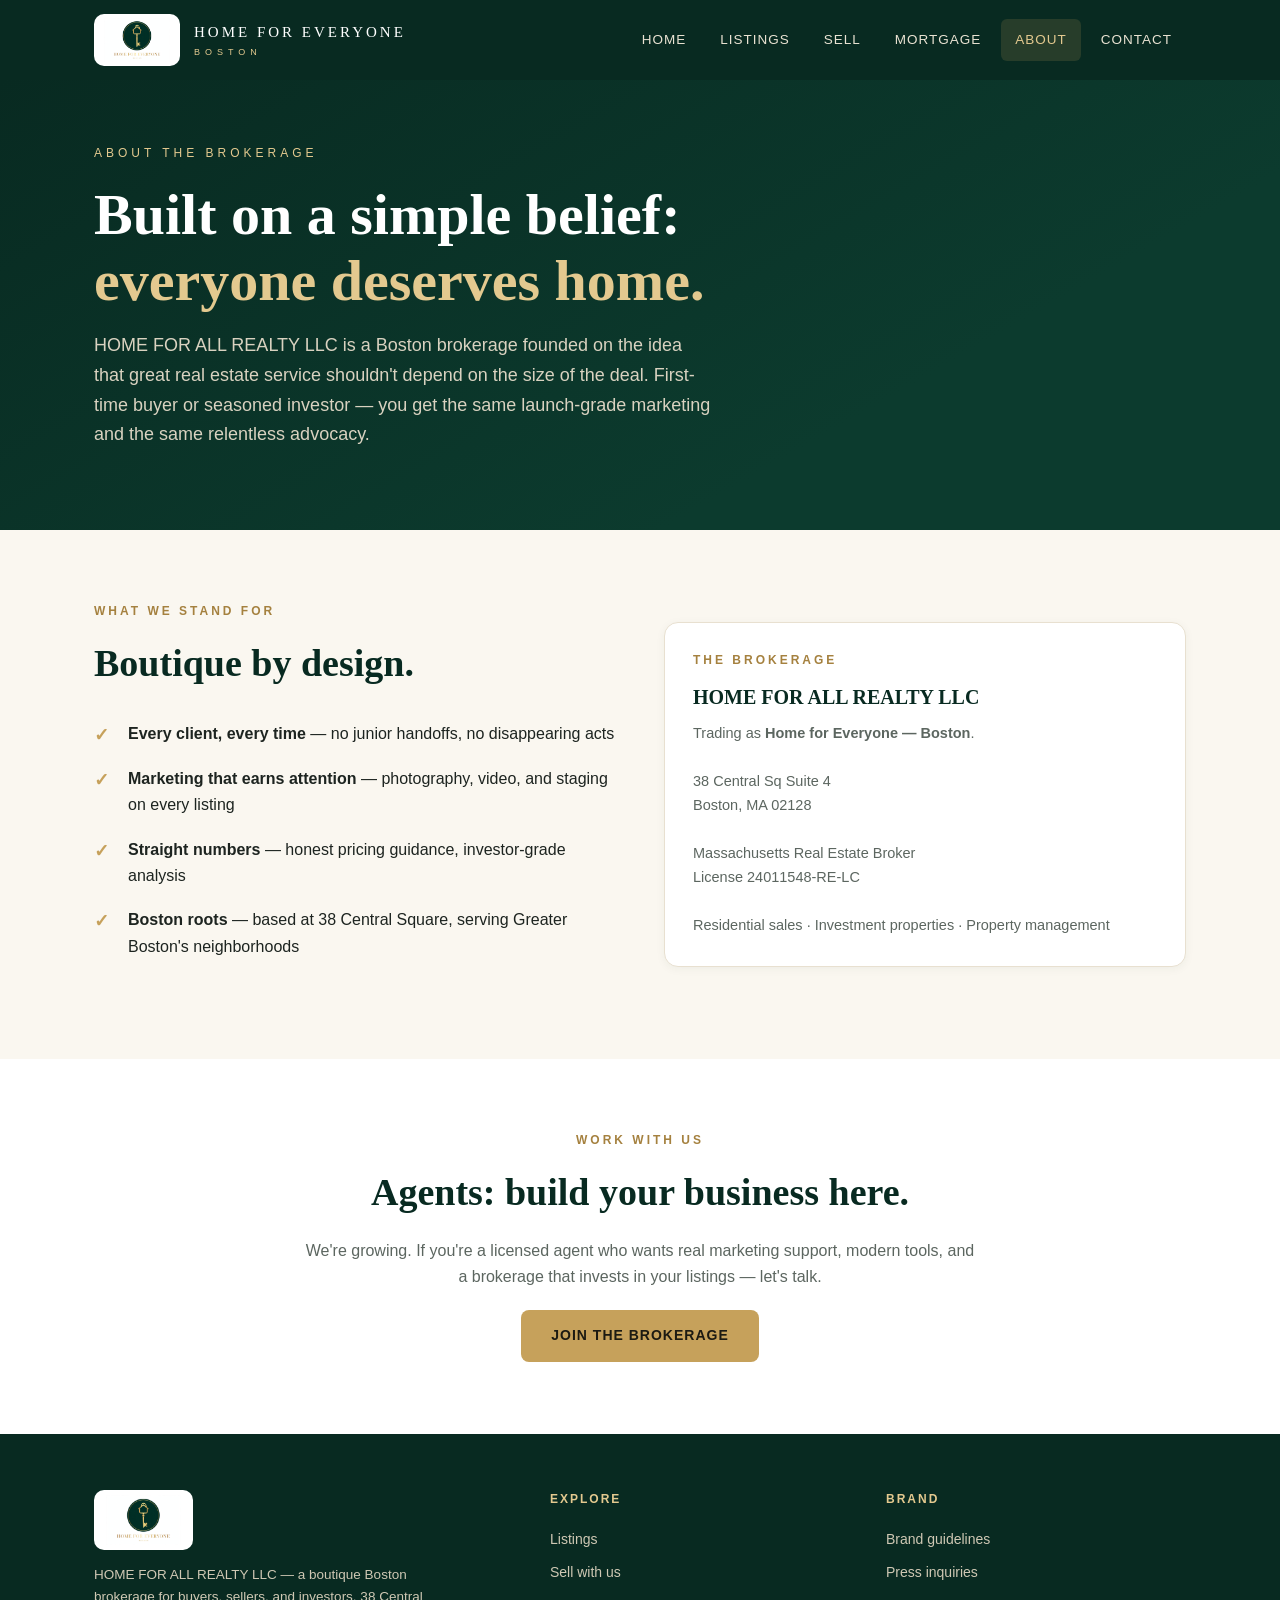
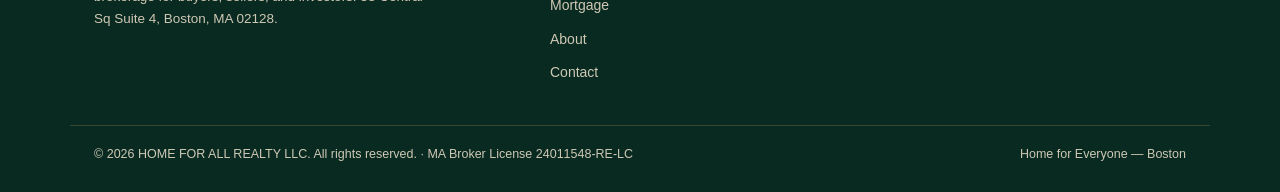
==== about.html @ 41069939 "Add mortgage services page (Timeless Network Services partnership)" ====
<!DOCTYPE html>
<html lang="en">
<head>
<meta charset="UTF-8">
<meta name="viewport" content="width=device-width, initial-scale=1.0">
<title>About | Home for Everyone — Boston</title>
<meta name="description" content="About Home for Everyone — Boston (HOME FOR ALL REALTY LLC), a boutique Boston real estate brokerage.">
<link rel="stylesheet" href="assets/style.css">
<link rel="icon" href="assets/logo.webp">
</head>
<body>
<header class="site-header">
  <div class="header-inner">
    <a class="brand" href="index.html"><img src="assets/logo.webp" alt="Home for Everyone — Boston"><span class="word">HOME FOR EVERYONE<small>BOSTON</small></span></a>
    <button class="menu-btn" onclick="document.querySelector('nav.main').classList.toggle('open')">☰ Menu</button>
    <nav class="main">
      <a href="index.html">Home</a>
      <a href="listings.html">Listings</a>
      <a href="sell.html">Sell</a>
      <a href="mortgage.html">Mortgage</a>
      <a href="about.html" class="active">About</a>
      <a href="contact.html">Contact</a>
    </nav>
  </div>
</header>

<section class="hero" style="padding:64px 0 52px">
  <div class="wrap">
    <div class="kicker">About the brokerage</div>
    <h1>Built on a simple belief:<br><em>everyone deserves home.</em></h1>
    <p class="lede" data-hfe="about_text">HOME FOR ALL REALTY LLC is a Boston brokerage founded on the idea that great real estate service shouldn't depend on the size of the deal. First-time buyer or seasoned investor — you get the same launch-grade marketing and the same relentless advocacy.</p>
  </div>
</section>

<section class="section">
  <div class="wrap split">
    <div>
      <div class="eyebrow">What we stand for</div>
      <h2>Boutique by design.</h2>
      <ul class="check">
        <li><strong>Every client, every time</strong> — no junior handoffs, no disappearing acts</li>
        <li><strong>Marketing that earns attention</strong> — photography, video, and staging on every listing</li>
        <li><strong>Straight numbers</strong> — honest pricing guidance, investor-grade analysis</li>
        <li><strong>Boston roots</strong> — based at 38 Central Square, serving Greater Boston's neighborhoods</li>
      </ul>
    </div>
    <div class="card">
      <div class="eyebrow">The brokerage</div>
      <h3>HOME FOR ALL REALTY LLC</h3>
      <p style="color:var(--muted);font-size:14.5px">Trading as <strong>Home for Everyone — Boston</strong>.<br><br>
      38 Central Sq Suite 4<br>Boston, MA 02128<br><br>
      Massachusetts Real Estate Broker<br>License 24011548-RE-LC<br><br>
      Residential sales · Investment properties · Property management</p>
    </div>
  </div>
</section>

<section class="section alt">
  <div class="wrap center">
    <div class="eyebrow">Work with us</div>
    <h2>Agents: build your business here.</h2>
    <p class="sub">We're growing. If you're a licensed agent who wants real marketing support, modern tools, and a brokerage that invests in your listings — let's talk.</p>
    <div class="cta-row" style="justify-content:center;margin-top:20px"><a class="btn" href="contact.html">Join the brokerage</a></div>
  </div>
</section>

<footer>
  <div class="foot-grid">
    <div class="foot-brand">
      <img src="assets/logo.webp" alt="Home for Everyone — Boston">
      <p>HOME FOR ALL REALTY LLC — a boutique Boston brokerage for buyers, sellers, and investors. 38 Central Sq Suite 4, Boston, MA 02128.</p>
    </div>
    <div><h4>Explore</h4><a href="listings.html">Listings</a><a href="sell.html">Sell with us</a><a href="mortgage.html">Mortgage</a><a href="about.html">About</a><a href="contact.html">Contact</a></div>
    <div><h4>Brand</h4><a href="brand.html">Brand guidelines</a><a href="contact.html">Press inquiries</a></div>
  </div>
  <div class="foot-bottom"><span>© 2026 HOME FOR ALL REALTY LLC. All rights reserved. · MA Broker License 24011548-RE-LC</span><span>Home for Everyone — Boston</span></div>
</footer>
<script src="assets/admin-data.js"></script>
</body>
</html>
---- assets/style.css ----
/* Home for Everyone — Boston | Brand stylesheet */
:root{
  --green:#0c3b2e; --green-deep:#082a21; --gold:#c6a15b; --gold-soft:#e3c98f;
  --ivory:#faf7f0; --ink:#1d2420; --muted:#5c6660; --line:#e8e0d0;
  --serif:"Playfair Display",Didot,"Bodoni MT",Georgia,"Times New Roman",serif;
  --sans:"Inter",-apple-system,"Segoe UI",Roboto,Helvetica,Arial,sans-serif;
}
*{box-sizing:border-box;margin:0;padding:0}
body{font-family:var(--sans);color:var(--ink);background:var(--ivory);line-height:1.65;font-size:16px}
img{max-width:100%;display:block}
a{color:var(--green)}
.wrap{max-width:1140px;margin:0 auto;padding:0 24px}
/* Header */
.site-header{background:var(--green-deep);position:sticky;top:0;z-index:50}
.header-inner{display:flex;align-items:center;justify-content:space-between;padding:14px 24px;max-width:1140px;margin:0 auto}
.brand{display:flex;align-items:center;gap:14px;text-decoration:none}
.brand img{height:52px;width:auto;background:#fff;border-radius:10px;padding:4px 10px}
.brand .word{color:#fff;font-family:var(--serif);font-size:15px;letter-spacing:3px}
.brand .word small{display:block;font-family:var(--sans);font-size:9px;letter-spacing:5px;color:var(--gold-soft)}
nav.main{display:flex;gap:6px}
nav.main a{color:#e9e2d2;text-decoration:none;font-size:13.5px;letter-spacing:1px;padding:10px 14px;border-radius:6px;text-transform:uppercase}
nav.main a:hover,nav.main a.active{background:rgba(198,161,91,.16);color:var(--gold-soft)}
.menu-btn{display:none;background:none;border:1px solid var(--gold);color:var(--gold-soft);border-radius:6px;padding:8px 12px;font-size:15px}
/* Hero */
.hero{background:linear-gradient(150deg,var(--green-deep) 0%,var(--green) 70%);color:#fff;padding:84px 0 72px;position:relative;overflow:hidden}
.hero h1{font-family:var(--serif);font-size:clamp(34px,5vw,58px);line-height:1.15;margin:18px 0 16px;font-weight:600}
.hero h1 em{color:var(--gold-soft);font-style:normal}
.hero .kicker{color:var(--gold-soft);letter-spacing:4px;font-size:12px;text-transform:uppercase}
.hero p.lede{color:#d9d2c0;font-size:18px;max-width:620px;margin-bottom:28px}
.hero-badge{display:inline-flex;align-items:center;gap:18px;background:rgba(255,255,255,.06);border:1px solid rgba(198,161,91,.4);border-radius:14px;padding:14px 22px;margin-bottom:8px}
.hero-badge img{height:74px;background:#fff;border-radius:10px;padding:5px 12px}
.btn{display:inline-block;background:var(--gold);color:#1c1a12;text-decoration:none;font-weight:700;letter-spacing:1px;padding:14px 30px;border-radius:8px;font-size:14px;text-transform:uppercase;border:none;cursor:pointer}
.btn:hover{background:var(--gold-soft)}
.btn.ghost{background:transparent;color:var(--gold-soft);border:1px solid var(--gold)}
.btn.ghost:hover{background:rgba(198,161,91,.14)}
.cta-row{display:flex;gap:14px;flex-wrap:wrap}
/* Sections */
.section{padding:72px 0}
.section.alt{background:#fff}
.eyebrow{color:#a5813f;letter-spacing:3px;font-size:12px;text-transform:uppercase;margin-bottom:10px;font-weight:700}
h2{font-family:var(--serif);font-size:clamp(26px,3.4vw,38px);color:var(--green-deep);margin-bottom:14px;font-weight:600}
h2.light{color:#fff}
.section p.sub{color:var(--muted);max-width:680px;margin-bottom:8px}
.center{text-align:center}.center p.sub{margin:0 auto 8px}
/* Cards */
.cards{display:grid;grid-template-columns:repeat(auto-fit,minmax(250px,1fr));gap:22px;margin-top:34px}
.card{background:#fff;border:1px solid var(--line);border-radius:14px;padding:28px;box-shadow:0 2px 10px rgba(12,59,46,.05)}
.card .n{font-family:var(--serif);color:var(--gold);font-size:30px}
.card h3{font-family:var(--serif);color:var(--green-deep);margin:10px 0 8px;font-size:20px}
.card p{color:var(--muted);font-size:14.5px}
/* Listings */
.listing-grid{display:grid;grid-template-columns:repeat(auto-fit,minmax(300px,1fr));gap:24px;margin-top:34px}
.listing{background:#fff;border:1px solid var(--line);border-radius:14px;overflow:hidden}
.listing .ph{height:200px;background:linear-gradient(135deg,#dfe7e2,#c9d4cc);display:flex;align-items:center;justify-content:center;color:#7d8a83;font-size:13px;letter-spacing:2px}
.listing .body{padding:22px}
.listing .price{font-family:var(--serif);font-size:24px;color:var(--green-deep)}
.listing .addr{color:var(--muted);font-size:14px;margin:4px 0 10px}
.listing .facts{display:flex;gap:16px;font-size:13px;color:var(--muted);margin-bottom:12px}
.tag{display:inline-block;font-size:10.5px;letter-spacing:1.5px;text-transform:uppercase;background:#f0e9d8;color:#8a6d2f;border-radius:20px;padding:4px 12px;margin-bottom:10px}
/* Split */
.split{display:grid;grid-template-columns:1fr 1fr;gap:48px;align-items:center}
.split img.frame{border-radius:16px;box-shadow:0 12px 40px rgba(12,59,46,.18)}
ul.check{list-style:none;margin:18px 0}
ul.check li{padding:9px 0 9px 34px;position:relative;color:var(--ink)}
ul.check li::before{content:"✓";position:absolute;left:0;color:var(--gold);font-weight:800;font-size:18px}
/* Forms */
.form{background:#fff;border:1px solid var(--line);border-radius:14px;padding:34px;max-width:640px}
.form label{display:block;font-size:13px;font-weight:700;letter-spacing:.5px;margin:16px 0 6px;color:var(--green-deep)}
.form input,.form select,.form textarea{width:100%;border:1px solid var(--line);border-radius:8px;padding:12px 14px;font-size:15px;font-family:var(--sans);background:var(--ivory)}
.form textarea{min-height:120px;resize:vertical}
.form .note{font-size:12.5px;color:var(--muted);margin-top:14px}
.form-ok{display:none;background:#eef7f0;border:1px solid #bfe3c9;color:#1e6b34;border-radius:10px;padding:16px;margin-top:18px}
/* Brand page */
.swatch-grid{display:grid;grid-template-columns:repeat(auto-fit,minmax(180px,1fr));gap:18px;margin-top:26px}
.swatch{border:1px solid var(--line);border-radius:12px;overflow:hidden;background:#fff}
.swatch .c{height:110px}
.swatch .t{padding:14px;font-size:13px}
.swatch .t strong{display:block;font-size:14px}
.type-spec{background:#fff;border:1px solid var(--line);border-radius:12px;padding:26px;margin-top:18px}
.type-spec .demo-serif{font-family:var(--serif);font-size:30px;color:var(--green-deep)}
.type-spec .demo-sans{font-family:var(--sans);font-size:18px;color:var(--ink)}
.do-dont{display:grid;grid-template-columns:1fr 1fr;gap:22px;margin-top:26px}
.do-dont .dd{background:#fff;border:1px solid var(--line);border-radius:12px;padding:24px}
.do-dont h4{margin-bottom:10px}
/* Footer */
footer{background:var(--green-deep);color:#cfc8b4;padding:56px 0 28px;margin-top:0}
.foot-grid{display:grid;grid-template-columns:1.4fr 1fr 1fr;gap:36px;max-width:1140px;margin:0 auto;padding:0 24px}
.foot-grid h4{color:var(--gold-soft);letter-spacing:2px;font-size:12px;text-transform:uppercase;margin-bottom:14px}
.foot-grid a{color:#cfc8b4;text-decoration:none;display:block;padding:5px 0;font-size:14px}
.foot-grid a:hover{color:#fff}
.foot-brand img{height:60px;background:#fff;border-radius:10px;padding:5px 12px;margin-bottom:14px}
.foot-brand p{font-size:13.5px;max-width:340px}
.foot-bottom{max-width:1140px;margin:36px auto 0;padding:18px 24px 0;border-top:1px solid rgba(198,161,91,.25);font-size:12.5px;display:flex;justify-content:space-between;flex-wrap:wrap;gap:10px}
/* Banner strip */
.strip{background:var(--gold);color:#221c0e;padding:14px 0;text-align:center;font-size:14px;letter-spacing:.5px}
.strip strong{letter-spacing:2px}
/* Responsive */
@media(max-width:860px){
  .split{grid-template-columns:1fr}
  .do-dont{grid-template-columns:1fr}
  nav.main{display:none;position:absolute;top:100%;left:0;right:0;background:var(--green-deep);flex-direction:column;padding:10px 24px 18px}
  nav.main.open{display:flex}
  .menu-btn{display:block}
  .foot-grid{grid-template-columns:1fr}
  .section{padding:52px 0}
}
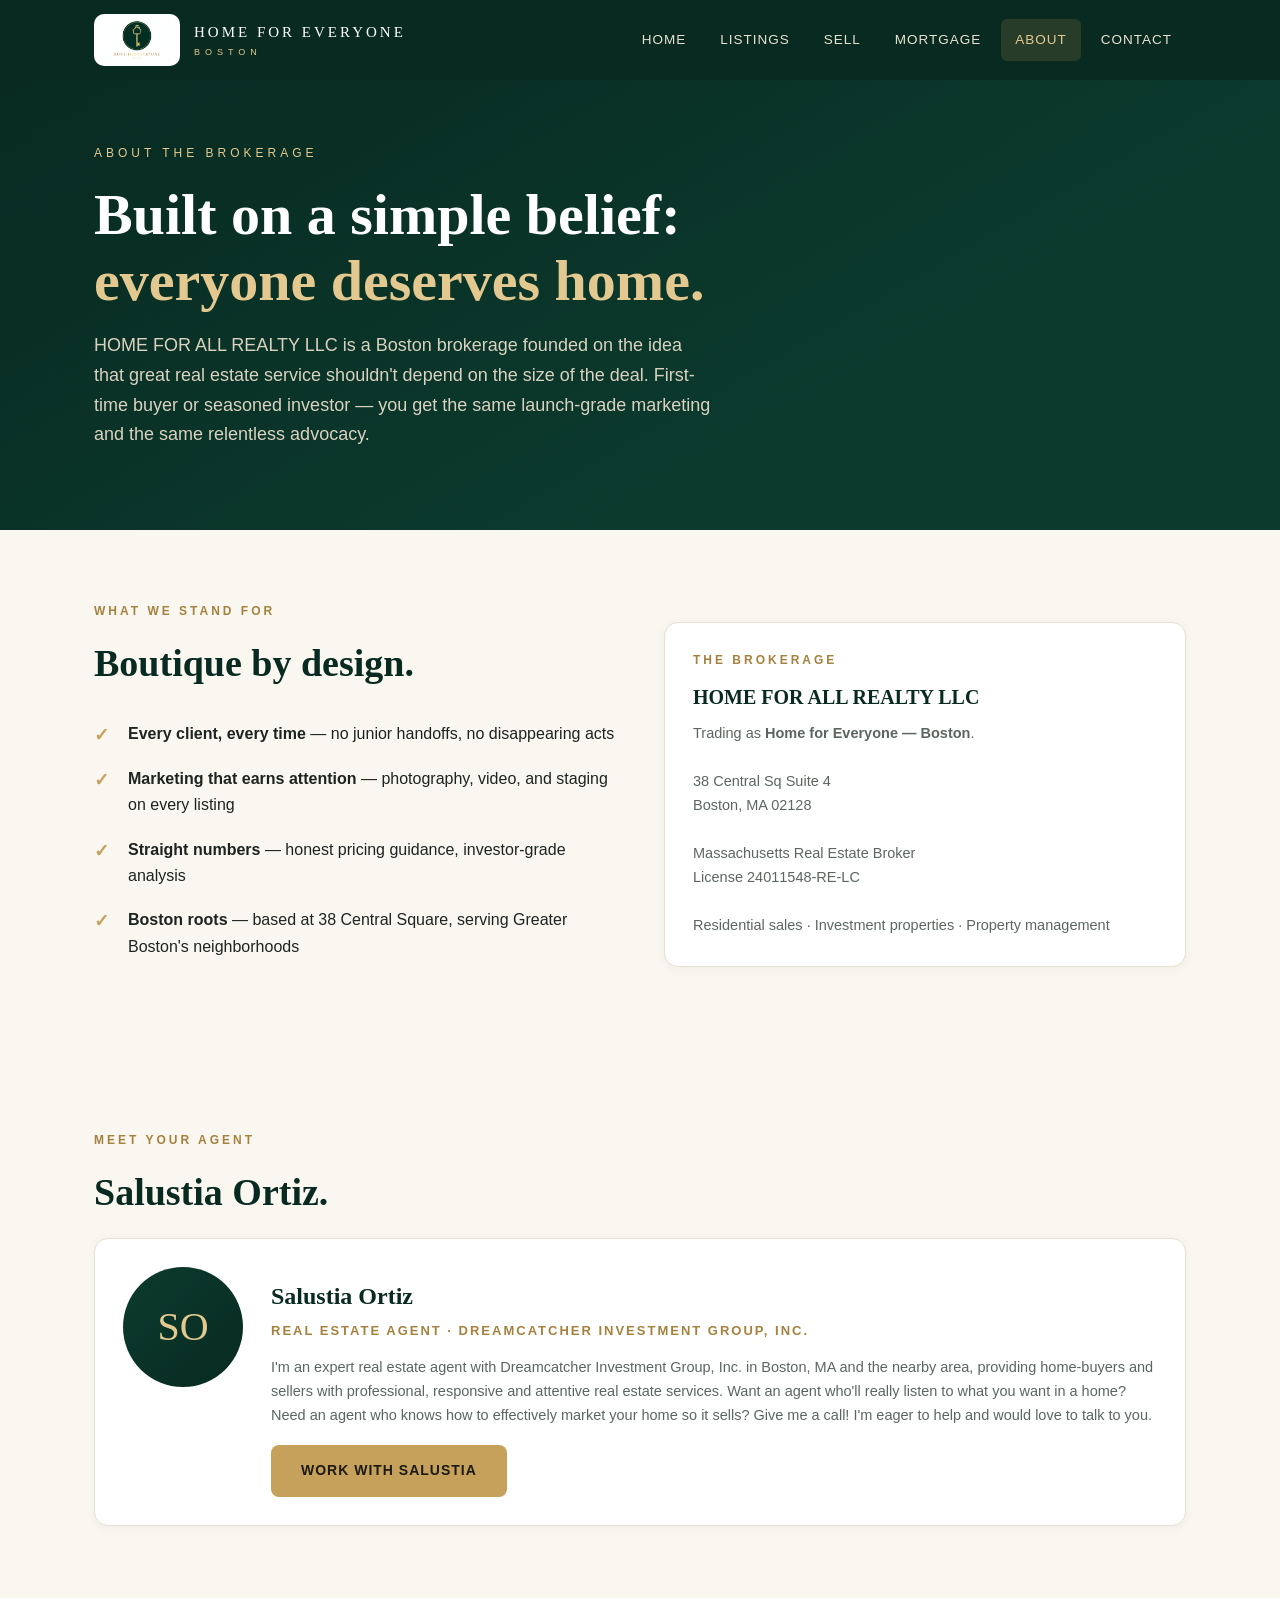
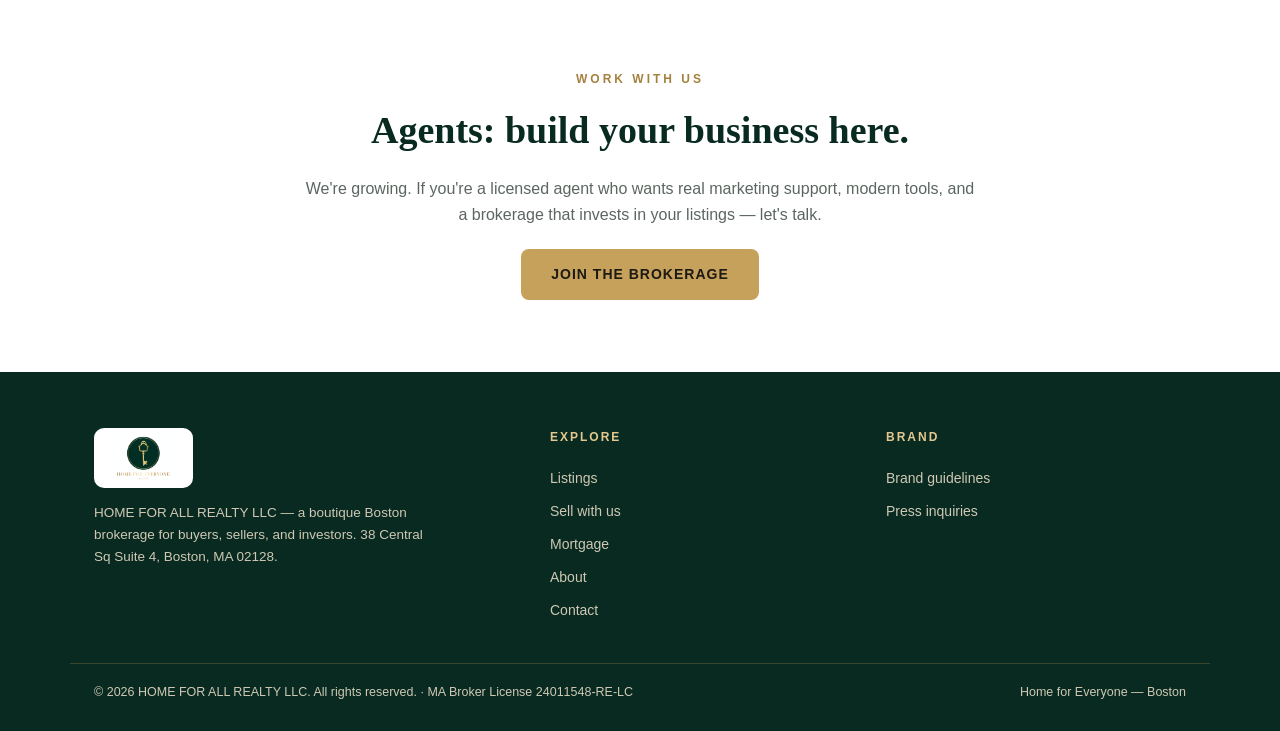
==== commit e257893e: "Add Salustia Ortiz agent profile to About page" ====
--- a/about.html
+++ b/about.html
@@ -55,6 +55,22 @@
   </div>
 </section>
 
+<section class="section">
+  <div class="wrap">
+    <div class="eyebrow">Meet your agent</div>
+    <h2>Salustia Ortiz.</h2>
+    <div class="card" style="display:flex;gap:28px;align-items:flex-start;flex-wrap:wrap">
+      <div style="flex:0 0 auto;width:120px;height:120px;border-radius:50%;background:linear-gradient(135deg,var(--green),var(--green-deep));color:var(--gold-soft);display:flex;align-items:center;justify-content:center;font-family:var(--serif);font-size:40px">SO</div>
+      <div style="flex:1;min-width:260px">
+        <h3 style="font-family:var(--serif);color:var(--green-deep);font-size:24px;margin-bottom:4px">Salustia Ortiz</h3>
+        <p style="color:#a5813f;font-size:13px;letter-spacing:2px;text-transform:uppercase;font-weight:700;margin-bottom:14px">Real Estate Agent · Dreamcatcher Investment Group, Inc.</p>
+        <p style="color:var(--muted)">I&apos;m an expert real estate agent with Dreamcatcher Investment Group, Inc. in Boston, MA and the nearby area, providing home-buyers and sellers with professional, responsive and attentive real estate services. Want an agent who&apos;ll really listen to what you want in a home? Need an agent who knows how to effectively market your home so it sells? Give me a call! I&apos;m eager to help and would love to talk to you.</p>
+        <div class="cta-row" style="margin-top:18px"><a class="btn" href="contact.html">Work with Salustia</a></div>
+      </div>
+    </div>
+  </div>
+</section>
+
 <section class="section alt">
   <div class="wrap center">
     <div class="eyebrow">Work with us</div>
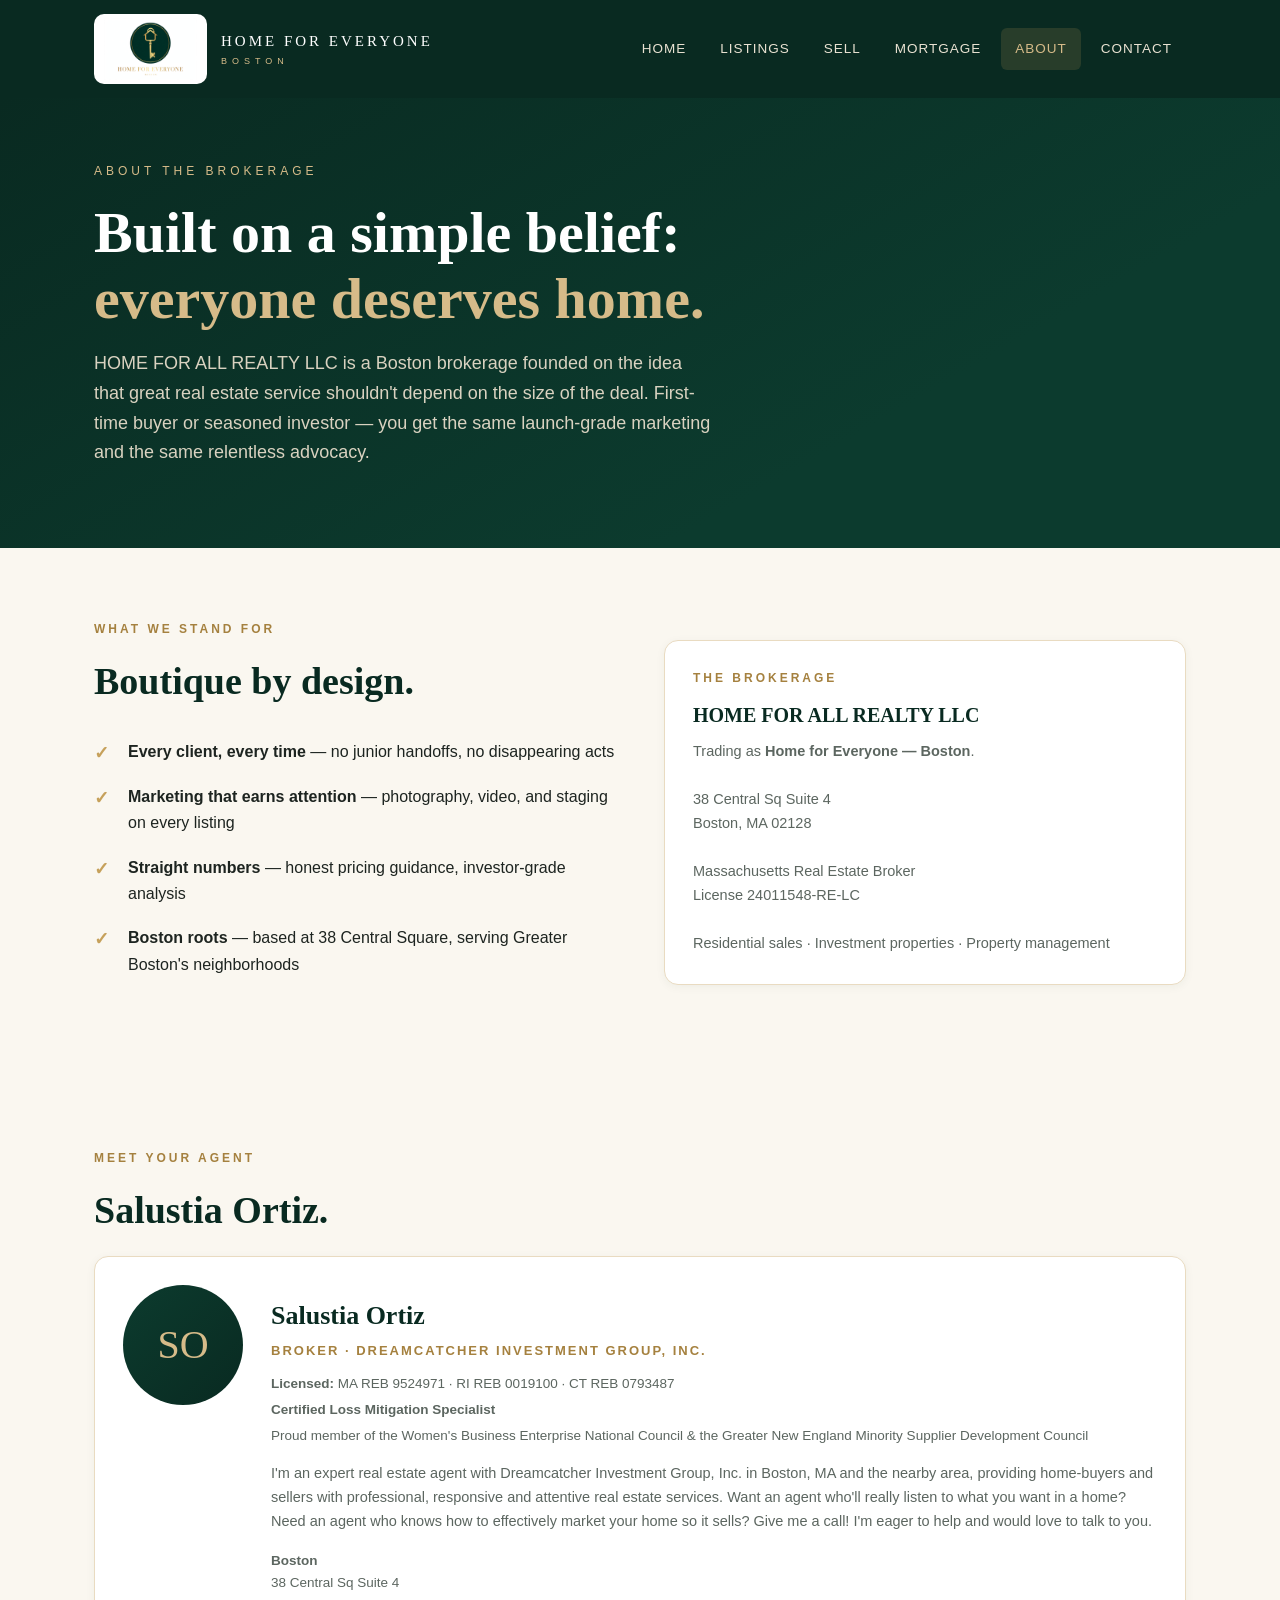
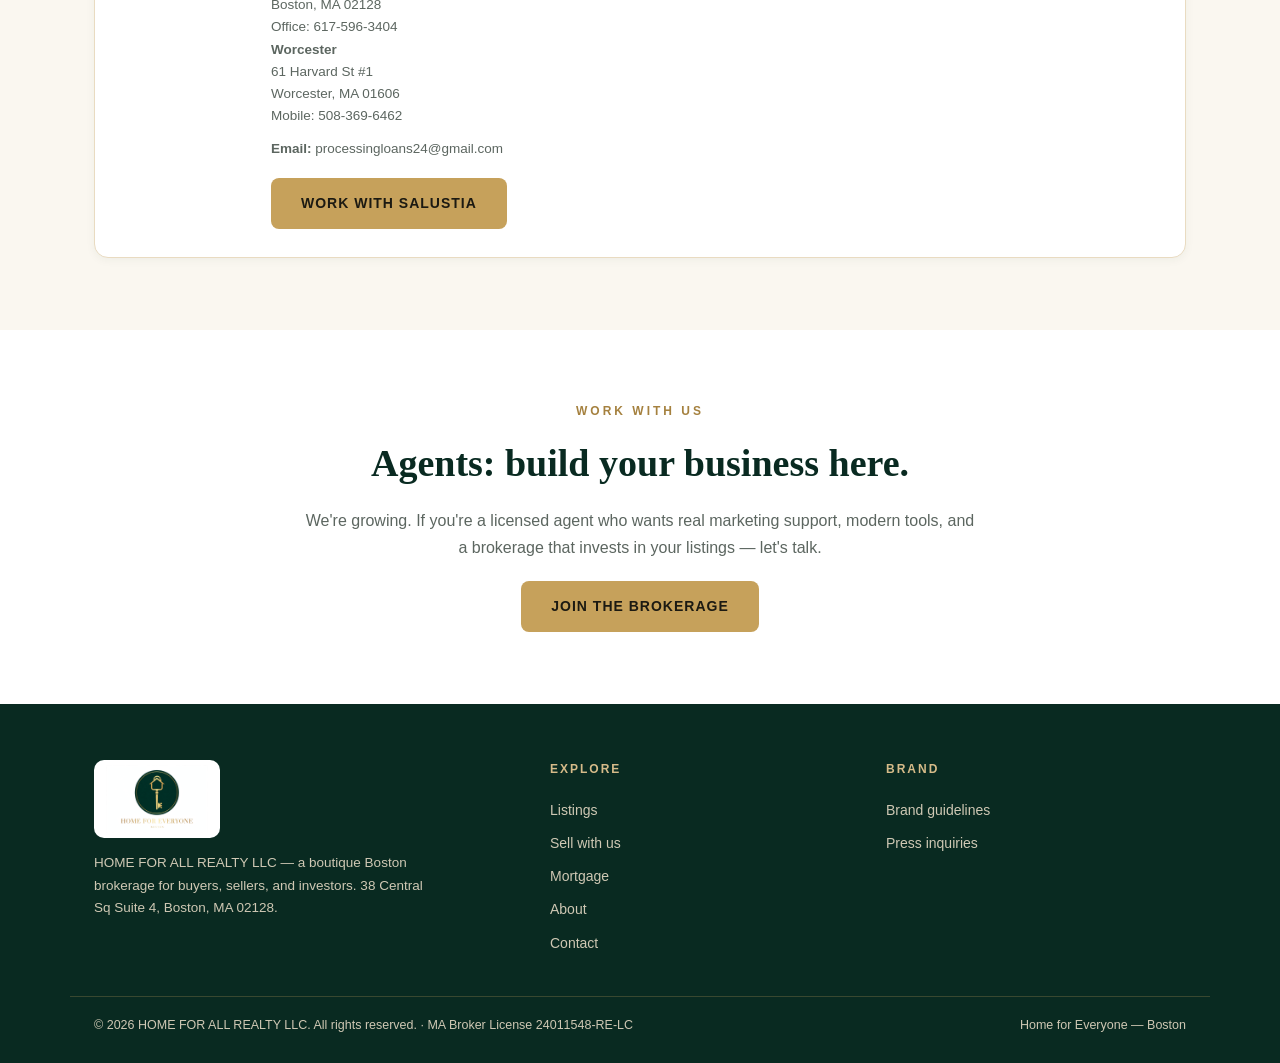
==== commit 86aecd47: "Salustia Ortiz: full broker credentials and contact details" ====
--- a/about.html
+++ b/about.html
@@ -62,9 +62,21 @@
     <div class="card" style="display:flex;gap:28px;align-items:flex-start;flex-wrap:wrap">
       <div style="flex:0 0 auto;width:120px;height:120px;border-radius:50%;background:linear-gradient(135deg,var(--green),var(--green-deep));color:var(--gold-soft);display:flex;align-items:center;justify-content:center;font-family:var(--serif);font-size:40px">SO</div>
       <div style="flex:1;min-width:260px">
-        <h3 style="font-family:var(--serif);color:var(--green-deep);font-size:24px;margin-bottom:4px">Salustia Ortiz</h3>
-        <p style="color:#a5813f;font-size:13px;letter-spacing:2px;text-transform:uppercase;font-weight:700;margin-bottom:14px">Real Estate Agent · Dreamcatcher Investment Group, Inc.</p>
-        <p style="color:var(--muted)">I&apos;m an expert real estate agent with Dreamcatcher Investment Group, Inc. in Boston, MA and the nearby area, providing home-buyers and sellers with professional, responsive and attentive real estate services. Want an agent who&apos;ll really listen to what you want in a home? Need an agent who knows how to effectively market your home so it sells? Give me a call! I&apos;m eager to help and would love to talk to you.</p>
+        <h3 style="font-family:var(--serif);color:var(--green-deep);font-size:26px;margin-bottom:2px">Salustia Ortiz</h3>
+        <p style="color:#a5813f;font-size:13px;letter-spacing:2px;text-transform:uppercase;font-weight:700;margin-bottom:12px">Broker · Dreamcatcher Investment Group, Inc.</p>
+        <p style="font-size:13.5px;color:var(--muted);margin-bottom:4px"><strong>Licensed:</strong> MA REB 9524971 · RI REB 0019100 · CT REB 0793487</p>
+        <p style="font-size:13.5px;color:var(--muted);margin-bottom:4px"><strong>Certified Loss Mitigation Specialist</strong></p>
+        <p style="font-size:13.5px;color:var(--muted);margin-bottom:14px">Proud member of the Women&apos;s Business Enterprise National Council &amp; the Greater New England Minority Supplier Development Council</p>
+        <p style="color:var(--muted);font-size:14.5px">I&apos;m an expert real estate agent with Dreamcatcher Investment Group, Inc. in Boston, MA and the nearby area, providing home-buyers and sellers with professional, responsive and attentive real estate services. Want an agent who&apos;ll really listen to what you want in a home? Need an agent who knows how to effectively market your home so it sells? Give me a call! I&apos;m eager to help and would love to talk to you.</p>
+        <div class="row" style="margin-top:16px">
+          <div>
+            <p style="font-size:13.5px;color:var(--muted)"><strong>Boston</strong><br>38 Central Sq Suite 4<br>Boston, MA 02128<br>Office: 617-596-3404</p>
+          </div>
+          <div>
+            <p style="font-size:13.5px;color:var(--muted)"><strong>Worcester</strong><br>61 Harvard St #1<br>Worcester, MA 01606<br>Mobile: 508-369-6462</p>
+          </div>
+        </div>
+        <p style="font-size:13.5px;color:var(--muted);margin-top:10px"><strong>Email:</strong> processingloans24@gmail.com</p>
         <div class="cta-row" style="margin-top:18px"><a class="btn" href="contact.html">Work with Salustia</a></div>
       </div>
     </div>
--- a/assets/style.css
+++ b/assets/style.css
@@ -14,7 +14,7 @@
 .site-header{background:var(--green-deep);position:sticky;top:0;z-index:50}
 .header-inner{display:flex;align-items:center;justify-content:space-between;padding:14px 24px;max-width:1140px;margin:0 auto}
 .brand{display:flex;align-items:center;gap:14px;text-decoration:none}
-.brand img{height:52px;width:auto;background:#fff;border-radius:10px;padding:4px 10px}
+.brand img{height:70px;width:auto;background:#fff;border-radius:10px;padding:4px 10px}
 .brand .word{color:#fff;font-family:var(--serif);font-size:15px;letter-spacing:3px}
 .brand .word small{display:block;font-family:var(--sans);font-size:9px;letter-spacing:5px;color:var(--gold-soft)}
 nav.main{display:flex;gap:6px}
@@ -28,7 +28,7 @@
 .hero .kicker{color:var(--gold-soft);letter-spacing:4px;font-size:12px;text-transform:uppercase}
 .hero p.lede{color:#d9d2c0;font-size:18px;max-width:620px;margin-bottom:28px}
 .hero-badge{display:inline-flex;align-items:center;gap:18px;background:rgba(255,255,255,.06);border:1px solid rgba(198,161,91,.4);border-radius:14px;padding:14px 22px;margin-bottom:8px}
-.hero-badge img{height:74px;background:#fff;border-radius:10px;padding:5px 12px}
+.hero-badge img{height:88px;background:#fff;border-radius:10px;padding:5px 12px}
 .btn{display:inline-block;background:var(--gold);color:#1c1a12;text-decoration:none;font-weight:700;letter-spacing:1px;padding:14px 30px;border-radius:8px;font-size:14px;text-transform:uppercase;border:none;cursor:pointer}
 .btn:hover{background:var(--gold-soft)}
 .btn.ghost{background:transparent;color:var(--gold-soft);border:1px solid var(--gold)}
@@ -88,7 +88,7 @@
 .foot-grid h4{color:var(--gold-soft);letter-spacing:2px;font-size:12px;text-transform:uppercase;margin-bottom:14px}
 .foot-grid a{color:#cfc8b4;text-decoration:none;display:block;padding:5px 0;font-size:14px}
 .foot-grid a:hover{color:#fff}
-.foot-brand img{height:60px;background:#fff;border-radius:10px;padding:5px 12px;margin-bottom:14px}
+.foot-brand img{height:78px;background:#fff;border-radius:10px;padding:5px 12px;margin-bottom:14px}
 .foot-brand p{font-size:13.5px;max-width:340px}
 .foot-bottom{max-width:1140px;margin:36px auto 0;padding:18px 24px 0;border-top:1px solid rgba(198,161,91,.25);font-size:12.5px;display:flex;justify-content:space-between;flex-wrap:wrap;gap:10px}
 /* Banner strip */
@@ -96,6 +96,7 @@
 .strip strong{letter-spacing:2px}
 /* Responsive */
 @media(max-width:860px){
+  .brand img{height:56px}
   .split{grid-template-columns:1fr}
   .do-dont{grid-template-columns:1fr}
   nav.main{display:none;position:absolute;top:100%;left:0;right:0;background:var(--green-deep);flex-direction:column;padding:10px 24px 18px}
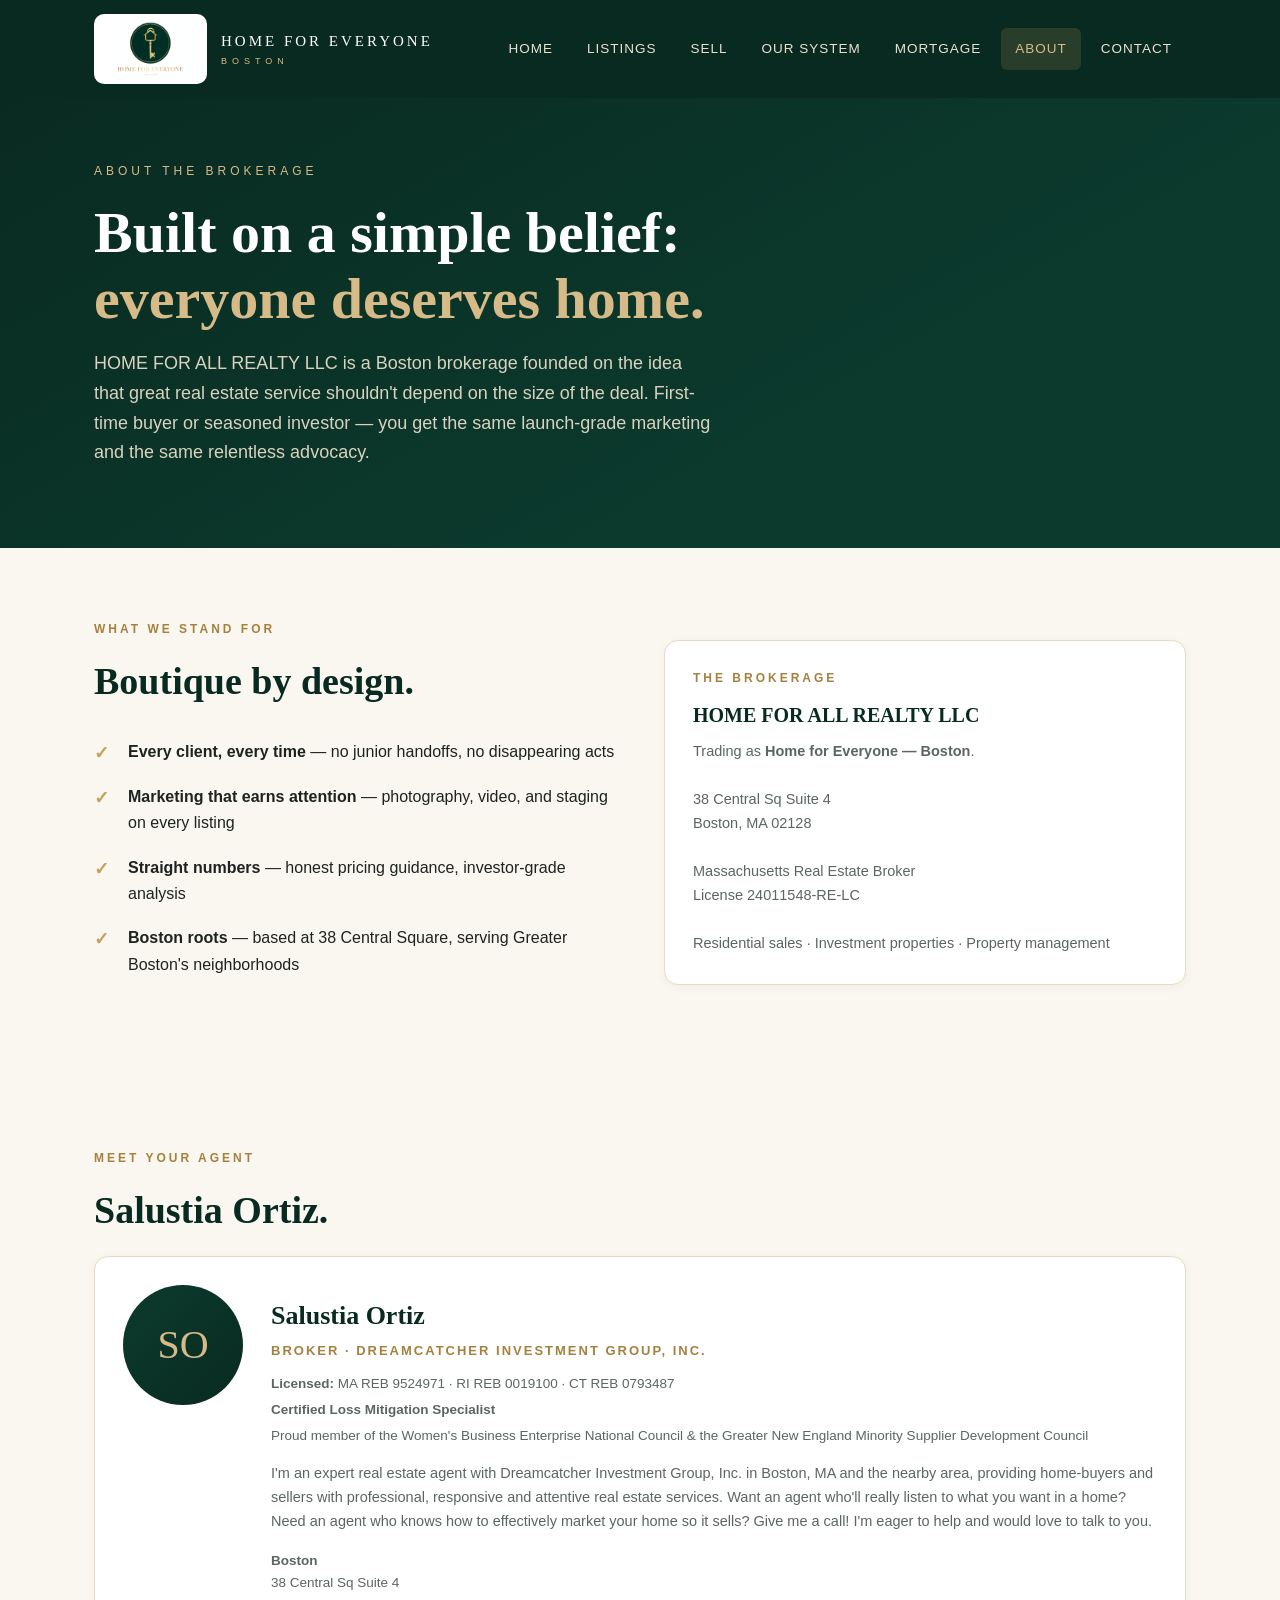
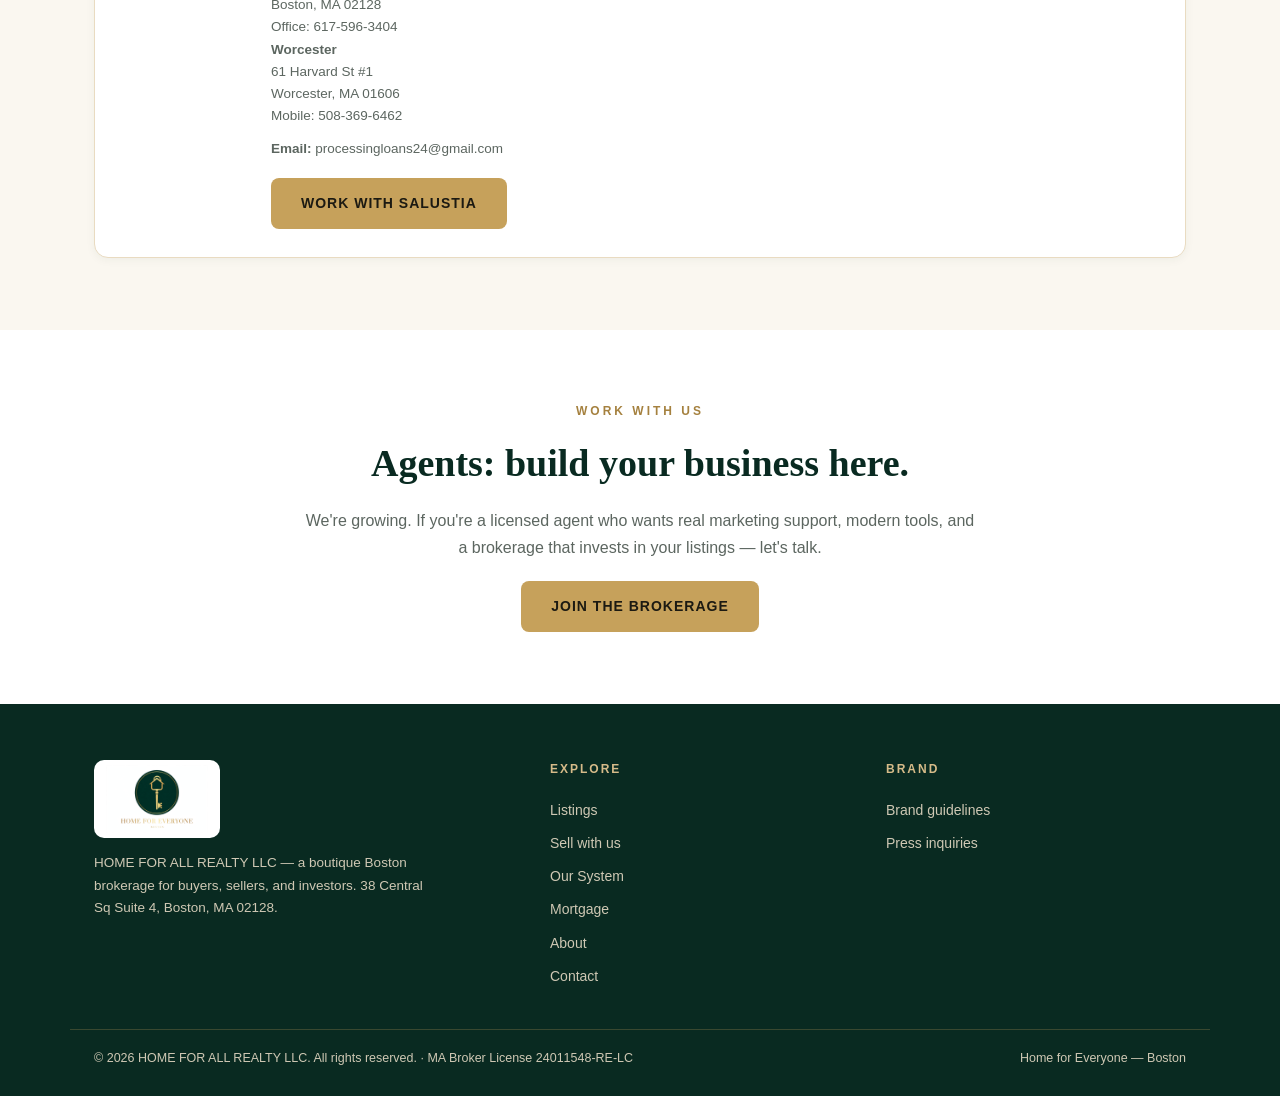
==== commit 80302e9f: "Add Our System page; Salustia Ortiz real listings at top of listings; admin listing fields for statu" ====
--- a/about.html
+++ b/about.html
@@ -17,6 +17,7 @@
       <a href="index.html">Home</a>
       <a href="listings.html">Listings</a>
       <a href="sell.html">Sell</a>
+      <a href="os.html">Our System</a>
       <a href="mortgage.html">Mortgage</a>
       <a href="about.html" class="active">About</a>
       <a href="contact.html">Contact</a>
@@ -98,7 +99,7 @@
       <img src="assets/logo.webp" alt="Home for Everyone — Boston">
       <p>HOME FOR ALL REALTY LLC — a boutique Boston brokerage for buyers, sellers, and investors. 38 Central Sq Suite 4, Boston, MA 02128.</p>
     </div>
-    <div><h4>Explore</h4><a href="listings.html">Listings</a><a href="sell.html">Sell with us</a><a href="mortgage.html">Mortgage</a><a href="about.html">About</a><a href="contact.html">Contact</a></div>
+    <div><h4>Explore</h4><a href="listings.html">Listings</a><a href="sell.html">Sell with us</a><a href="os.html">Our System</a><a href="mortgage.html">Mortgage</a><a href="about.html">About</a><a href="contact.html">Contact</a></div>
     <div><h4>Brand</h4><a href="brand.html">Brand guidelines</a><a href="contact.html">Press inquiries</a></div>
   </div>
   <div class="foot-bottom"><span>© 2026 HOME FOR ALL REALTY LLC. All rights reserved. · MA Broker License 24011548-RE-LC</span><span>Home for Everyone — Boston</span></div>
--- a/assets/style.css
+++ b/assets/style.css
@@ -56,7 +56,8 @@
 .listing .price{font-family:var(--serif);font-size:24px;color:var(--green-deep)}
 .listing .addr{color:var(--muted);font-size:14px;margin:4px 0 10px}
 .listing .facts{display:flex;gap:16px;font-size:13px;color:var(--muted);margin-bottom:12px}
-.tag{display:inline-block;font-size:10.5px;letter-spacing:1.5px;text-transform:uppercase;background:#f0e9d8;color:#8a6d2f;border-radius:20px;padding:4px 12px;margin-bottom:10px}
+.tag{display:inline-block;font-size:10.5px;letter-spacing:1.5px;text-transform:uppercase;background:#f0e9d8;color:#8a6d2f;border-radius:20px;padding:4px 12px;margin-bottom:10px;margin-right:6px}
+.tag.green{background:var(--green);color:#fff}
 /* Split */
 .split{display:grid;grid-template-columns:1fr 1fr;gap:48px;align-items:center}
 .split img.frame{border-radius:16px;box-shadow:0 12px 40px rgba(12,59,46,.18)}
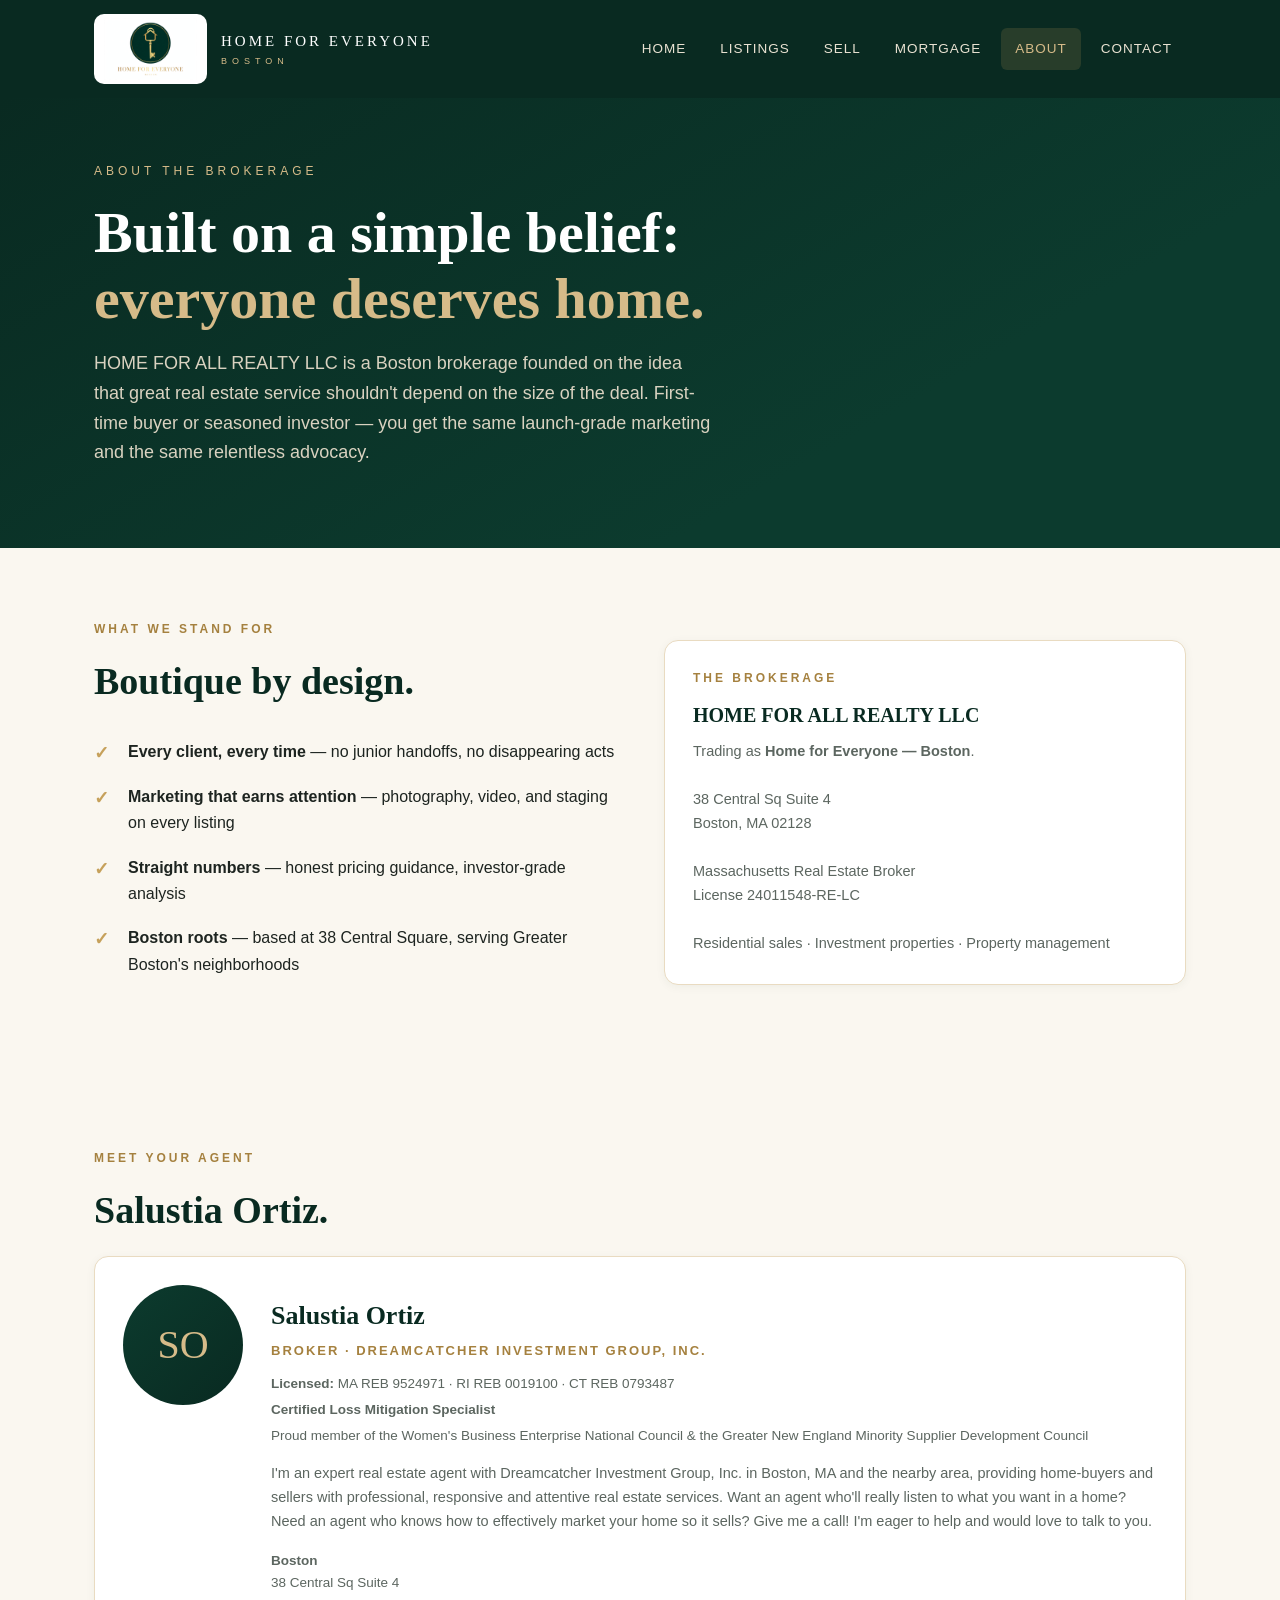
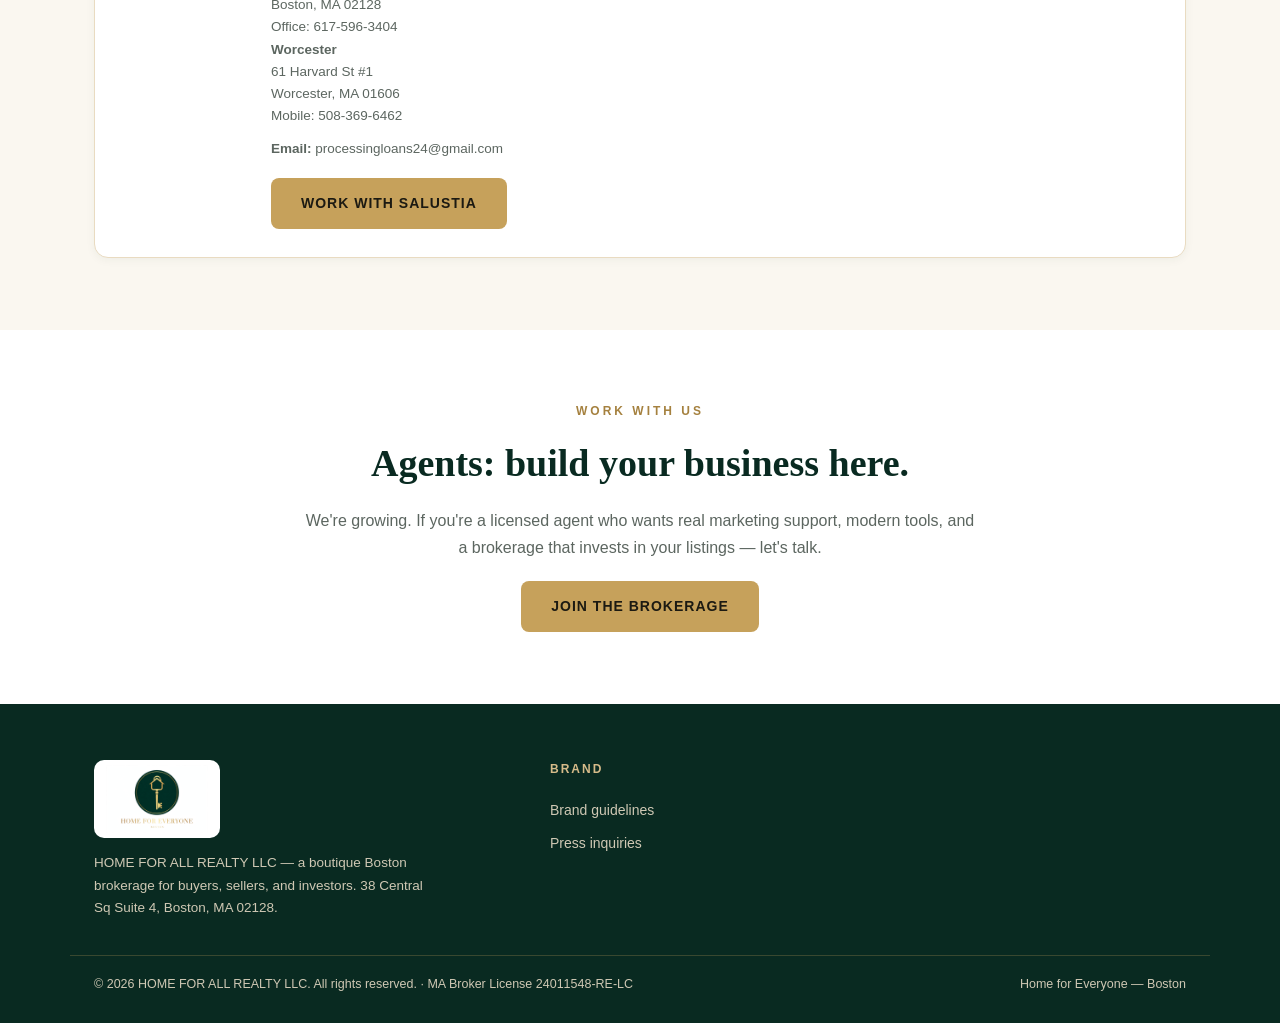
==== commit 75e9e027: "Move Our System to back office: remove from public nav/footer, link from admin" ====
--- a/about.html
+++ b/about.html
@@ -17,7 +17,6 @@
       <a href="index.html">Home</a>
       <a href="listings.html">Listings</a>
       <a href="sell.html">Sell</a>
-      <a href="os.html">Our System</a>
       <a href="mortgage.html">Mortgage</a>
       <a href="about.html" class="active">About</a>
       <a href="contact.html">Contact</a>
@@ -99,7 +98,6 @@
       <img src="assets/logo.webp" alt="Home for Everyone — Boston">
       <p>HOME FOR ALL REALTY LLC — a boutique Boston brokerage for buyers, sellers, and investors. 38 Central Sq Suite 4, Boston, MA 02128.</p>
     </div>
-    <div><h4>Explore</h4><a href="listings.html">Listings</a><a href="sell.html">Sell with us</a><a href="os.html">Our System</a><a href="mortgage.html">Mortgage</a><a href="about.html">About</a><a href="contact.html">Contact</a></div>
     <div><h4>Brand</h4><a href="brand.html">Brand guidelines</a><a href="contact.html">Press inquiries</a></div>
   </div>
   <div class="foot-bottom"><span>© 2026 HOME FOR ALL REALTY LLC. All rights reserved. · MA Broker License 24011548-RE-LC</span><span>Home for Everyone — Boston</span></div>
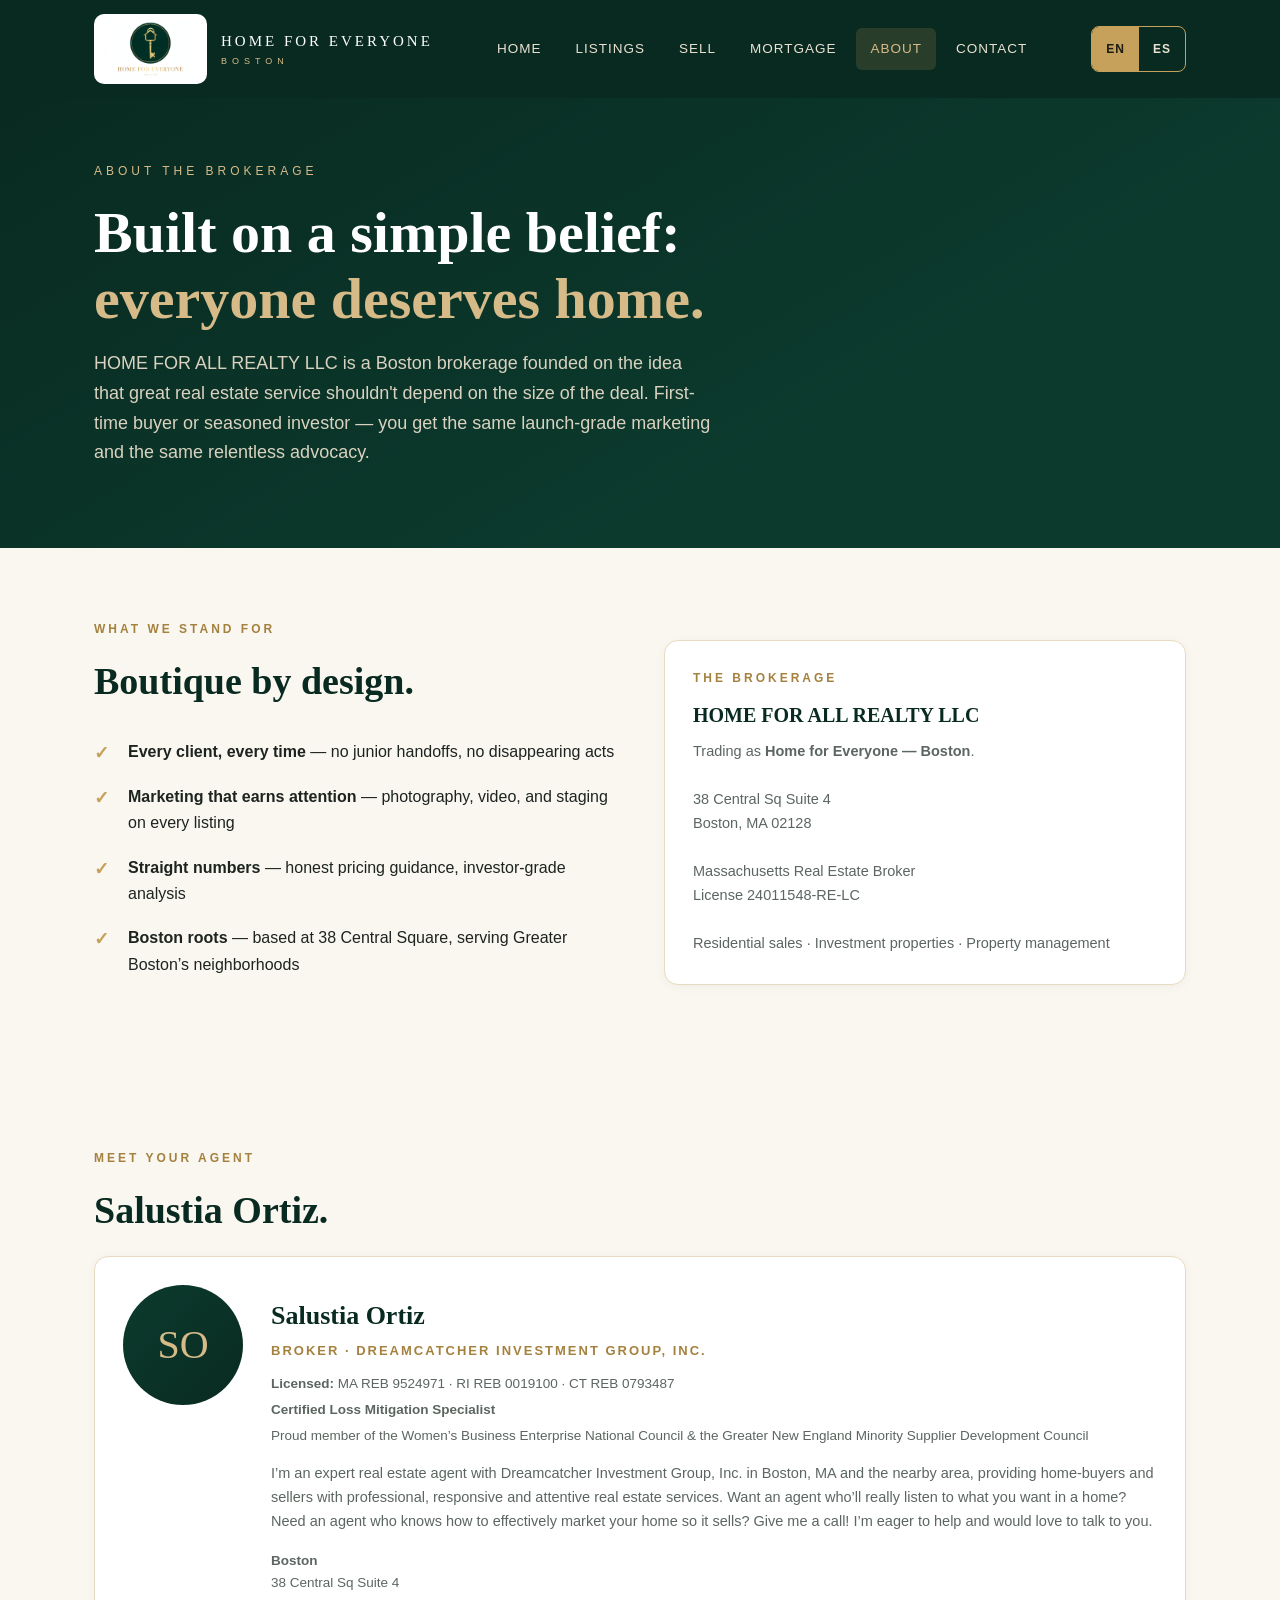
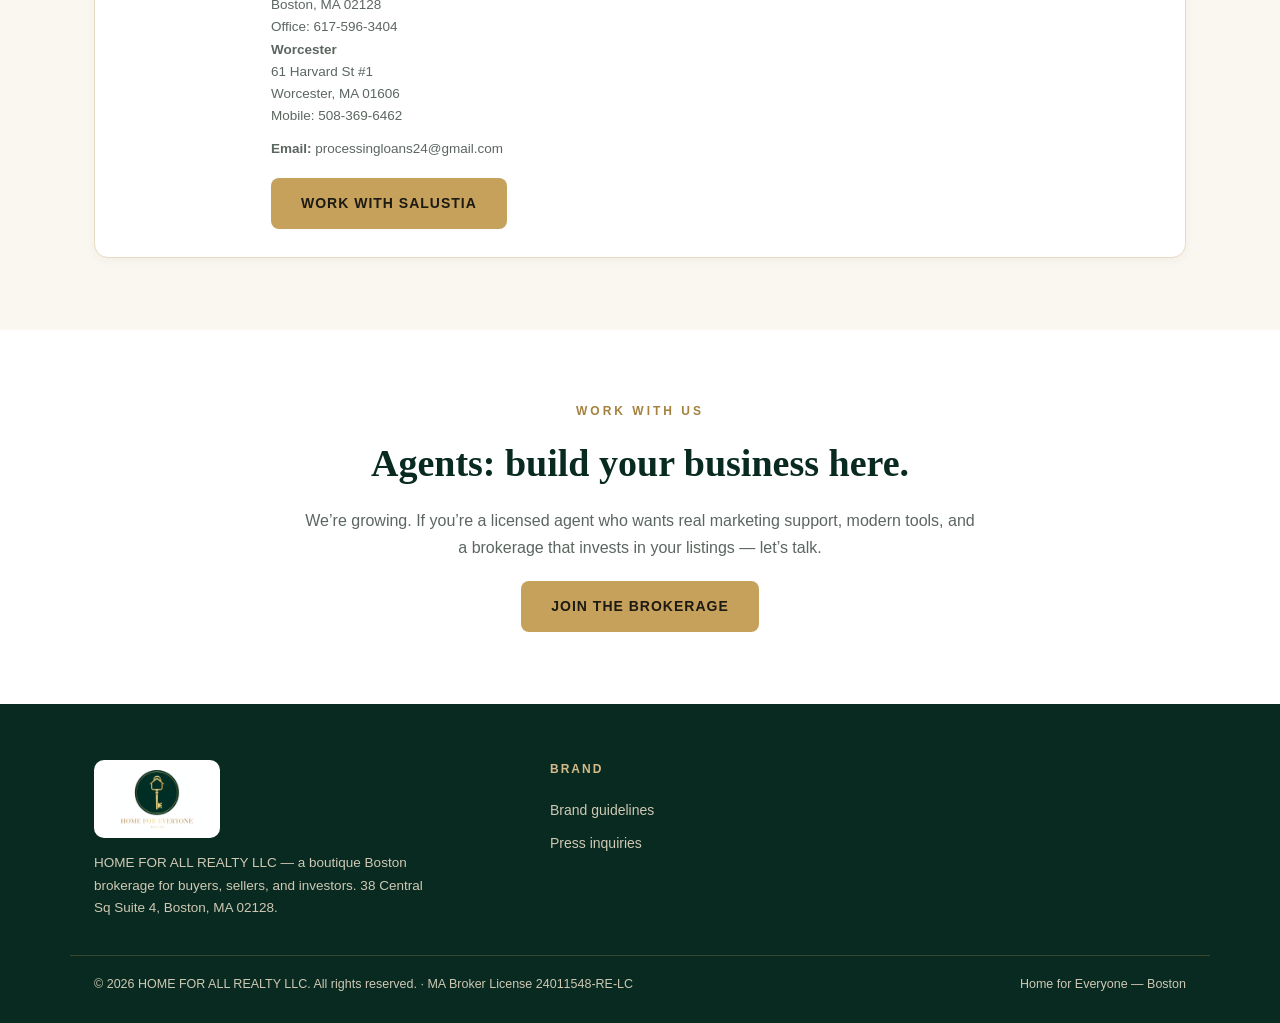
==== commit d2a677cb: "Bilingual EN/ES + mobile hardening" ====
--- a/about.html
+++ b/about.html
@@ -12,42 +12,45 @@
 <header class="site-header">
   <div class="header-inner">
     <a class="brand" href="index.html"><img src="assets/logo.webp" alt="Home for Everyone — Boston"><span class="word">HOME FOR EVERYONE<small>BOSTON</small></span></a>
-    <button class="menu-btn" onclick="document.querySelector('nav.main').classList.toggle('open')">☰ Menu</button>
     <nav class="main">
-      <a href="index.html">Home</a>
-      <a href="listings.html">Listings</a>
-      <a href="sell.html">Sell</a>
-      <a href="mortgage.html">Mortgage</a>
-      <a href="about.html" class="active">About</a>
-      <a href="contact.html">Contact</a>
+      <a href="index.html" data-i18n="nav_home">Home</a>
+      <a href="listings.html" data-i18n="nav_listings">Listings</a>
+      <a href="sell.html" data-i18n="nav_sell">Sell</a>
+      <a href="mortgage.html" data-i18n="nav_mortgage">Mortgage</a>
+      <a href="about.html" class="active" data-i18n="nav_about">About</a>
+      <a href="contact.html" data-i18n="nav_contact">Contact</a>
     </nav>
+    <div class="lang-toggle" role="group" aria-label="Language / Idioma">
+      <button type="button" data-setlang="en" class="active">EN</button><button type="button" data-setlang="es">ES</button>
+    </div>
+    <button class="menu-btn" data-i18n="menu_btn" onclick="document.querySelector('nav.main').classList.toggle('open')">☰ Menu</button>
   </div>
 </header>
 
 <section class="hero" style="padding:64px 0 52px">
   <div class="wrap">
-    <div class="kicker">About the brokerage</div>
-    <h1>Built on a simple belief:<br><em>everyone deserves home.</em></h1>
-    <p class="lede" data-hfe="about_text">HOME FOR ALL REALTY LLC is a Boston brokerage founded on the idea that great real estate service shouldn't depend on the size of the deal. First-time buyer or seasoned investor — you get the same launch-grade marketing and the same relentless advocacy.</p>
+    <div class="kicker" data-i18n="ab_kicker">About the brokerage</div>
+    <h1 data-i18n="ab_h1">Built on a simple belief:<br><em>everyone deserves home.</em></h1>
+    <p class="lede" data-hfe="about_text">HOME FOR ALL REALTY LLC is a Boston brokerage founded on the idea that great real estate service shouldn&rsquo;t depend on the size of the deal. First-time buyer or seasoned investor — you get the same launch-grade marketing and the same relentless advocacy.</p>
   </div>
 </section>
 
 <section class="section">
   <div class="wrap split">
     <div>
-      <div class="eyebrow">What we stand for</div>
-      <h2>Boutique by design.</h2>
+      <div class="eyebrow" data-i18n="ab_eyebrow">What we stand for</div>
+      <h2 data-i18n="ab_h2">Boutique by design.</h2>
       <ul class="check">
-        <li><strong>Every client, every time</strong> — no junior handoffs, no disappearing acts</li>
-        <li><strong>Marketing that earns attention</strong> — photography, video, and staging on every listing</li>
-        <li><strong>Straight numbers</strong> — honest pricing guidance, investor-grade analysis</li>
-        <li><strong>Boston roots</strong> — based at 38 Central Square, serving Greater Boston's neighborhoods</li>
+        <li data-i18n="ab_li1"><strong>Every client, every time</strong> — no junior handoffs, no disappearing acts</li>
+        <li data-i18n="ab_li2"><strong>Marketing that earns attention</strong> — photography, video, and staging on every listing</li>
+        <li data-i18n="ab_li3"><strong>Straight numbers</strong> — honest pricing guidance, investor-grade analysis</li>
+        <li data-i18n="ab_li4"><strong>Boston roots</strong> — based at 38 Central Square, serving Greater Boston&rsquo;s neighborhoods</li>
       </ul>
     </div>
     <div class="card">
-      <div class="eyebrow">The brokerage</div>
-      <h3>HOME FOR ALL REALTY LLC</h3>
-      <p style="color:var(--muted);font-size:14.5px">Trading as <strong>Home for Everyone — Boston</strong>.<br><br>
+      <div class="eyebrow" data-i18n="ab_card_eyebrow">The brokerage</div>
+      <h3 data-i18n="ab_card_h">HOME FOR ALL REALTY LLC</h3>
+      <p style="color:var(--muted);font-size:14.5px" data-i18n="ab_card_p">Trading as <strong>Home for Everyone — Boston</strong>.<br><br>
       38 Central Sq Suite 4<br>Boston, MA 02128<br><br>
       Massachusetts Real Estate Broker<br>License 24011548-RE-LC<br><br>
       Residential sales · Investment properties · Property management</p>
@@ -57,27 +60,27 @@
 
 <section class="section">
   <div class="wrap">
-    <div class="eyebrow">Meet your agent</div>
-    <h2>Salustia Ortiz.</h2>
+    <div class="eyebrow" data-i18n="ab_meet_eyebrow">Meet your agent</div>
+    <h2 data-i18n="ab_meet_h">Salustia Ortiz.</h2>
     <div class="card" style="display:flex;gap:28px;align-items:flex-start;flex-wrap:wrap">
       <div style="flex:0 0 auto;width:120px;height:120px;border-radius:50%;background:linear-gradient(135deg,var(--green),var(--green-deep));color:var(--gold-soft);display:flex;align-items:center;justify-content:center;font-family:var(--serif);font-size:40px">SO</div>
       <div style="flex:1;min-width:260px">
         <h3 style="font-family:var(--serif);color:var(--green-deep);font-size:26px;margin-bottom:2px">Salustia Ortiz</h3>
-        <p style="color:#a5813f;font-size:13px;letter-spacing:2px;text-transform:uppercase;font-weight:700;margin-bottom:12px">Broker · Dreamcatcher Investment Group, Inc.</p>
-        <p style="font-size:13.5px;color:var(--muted);margin-bottom:4px"><strong>Licensed:</strong> MA REB 9524971 · RI REB 0019100 · CT REB 0793487</p>
-        <p style="font-size:13.5px;color:var(--muted);margin-bottom:4px"><strong>Certified Loss Mitigation Specialist</strong></p>
-        <p style="font-size:13.5px;color:var(--muted);margin-bottom:14px">Proud member of the Women&apos;s Business Enterprise National Council &amp; the Greater New England Minority Supplier Development Council</p>
-        <p style="color:var(--muted);font-size:14.5px">I&apos;m an expert real estate agent with Dreamcatcher Investment Group, Inc. in Boston, MA and the nearby area, providing home-buyers and sellers with professional, responsive and attentive real estate services. Want an agent who&apos;ll really listen to what you want in a home? Need an agent who knows how to effectively market your home so it sells? Give me a call! I&apos;m eager to help and would love to talk to you.</p>
+        <p style="color:#a5813f;font-size:13px;letter-spacing:2px;text-transform:uppercase;font-weight:700;margin-bottom:12px" data-i18n="ab_role">Broker · Dreamcatcher Investment Group, Inc.</p>
+        <p style="font-size:13.5px;color:var(--muted);margin-bottom:4px"><strong data-i18n="ab_licensed">Licensed:</strong> MA REB 9524971 · RI REB 0019100 · CT REB 0793487</p>
+        <p style="font-size:13.5px;color:var(--muted);margin-bottom:4px"><strong data-i18n="ab_cert">Certified Loss Mitigation Specialist</strong></p>
+        <p style="font-size:13.5px;color:var(--muted);margin-bottom:14px" data-i18n="ab_wbenc">Proud member of the Women&rsquo;s Business Enterprise National Council &amp; the Greater New England Minority Supplier Development Council</p>
+        <p style="color:var(--muted);font-size:14.5px" data-i18n="ab_bio">I&rsquo;m an expert real estate agent with Dreamcatcher Investment Group, Inc. in Boston, MA and the nearby area, providing home-buyers and sellers with professional, responsive and attentive real estate services. Want an agent who&rsquo;ll really listen to what you want in a home? Need an agent who knows how to effectively market your home so it sells? Give me a call! I&rsquo;m eager to help and would love to talk to you.</p>
         <div class="row" style="margin-top:16px">
           <div>
-            <p style="font-size:13.5px;color:var(--muted)"><strong>Boston</strong><br>38 Central Sq Suite 4<br>Boston, MA 02128<br>Office: 617-596-3404</p>
+            <p style="font-size:13.5px;color:var(--muted)"><strong>Boston</strong><br>38 Central Sq Suite 4<br>Boston, MA 02128<br><span data-i18n="ab_office">Office:</span> 617-596-3404</p>
           </div>
           <div>
-            <p style="font-size:13.5px;color:var(--muted)"><strong>Worcester</strong><br>61 Harvard St #1<br>Worcester, MA 01606<br>Mobile: 508-369-6462</p>
+            <p style="font-size:13.5px;color:var(--muted)"><strong>Worcester</strong><br>61 Harvard St #1<br>Worcester, MA 01606<br><span data-i18n="ab_mobile">Mobile:</span> 508-369-6462</p>
           </div>
         </div>
-        <p style="font-size:13.5px;color:var(--muted);margin-top:10px"><strong>Email:</strong> processingloans24@gmail.com</p>
-        <div class="cta-row" style="margin-top:18px"><a class="btn" href="contact.html">Work with Salustia</a></div>
+        <p style="font-size:13.5px;color:var(--muted);margin-top:10px"><strong data-i18n="ab_email">Email:</strong> processingloans24@gmail.com</p>
+        <div class="cta-row" style="margin-top:18px"><a class="btn" href="contact.html" data-i18n="cta_work">Work with Salustia</a></div>
       </div>
     </div>
   </div>
@@ -85,10 +88,10 @@
 
 <section class="section alt">
   <div class="wrap center">
-    <div class="eyebrow">Work with us</div>
-    <h2>Agents: build your business here.</h2>
-    <p class="sub">We're growing. If you're a licensed agent who wants real marketing support, modern tools, and a brokerage that invests in your listings — let's talk.</p>
-    <div class="cta-row" style="justify-content:center;margin-top:20px"><a class="btn" href="contact.html">Join the brokerage</a></div>
+    <div class="eyebrow" data-i18n="ab_wu_eyebrow">Work with us</div>
+    <h2 data-i18n="ab_wu_h">Agents: build your business here.</h2>
+    <p class="sub" data-i18n="ab_wu_p">We&rsquo;re growing. If you&rsquo;re a licensed agent who wants real marketing support, modern tools, and a brokerage that invests in your listings — let&rsquo;s talk.</p>
+    <div class="cta-row" style="justify-content:center;margin-top:20px"><a class="btn" href="contact.html" data-i18n="cta_join">Join the brokerage</a></div>
   </div>
 </section>
 
@@ -96,12 +99,13 @@
   <div class="foot-grid">
     <div class="foot-brand">
       <img src="assets/logo.webp" alt="Home for Everyone — Boston">
-      <p>HOME FOR ALL REALTY LLC — a boutique Boston brokerage for buyers, sellers, and investors. 38 Central Sq Suite 4, Boston, MA 02128.</p>
+      <p data-i18n="foot_blurb">HOME FOR ALL REALTY LLC — a boutique Boston brokerage for buyers, sellers, and investors. 38 Central Sq Suite 4, Boston, MA 02128.</p>
     </div>
-    <div><h4>Brand</h4><a href="brand.html">Brand guidelines</a><a href="contact.html">Press inquiries</a></div>
+    <div><h4 data-i18n="foot_brand_h">Brand</h4><a href="brand.html" data-i18n="foot_brand_guide">Brand guidelines</a><a href="contact.html" data-i18n="foot_press">Press inquiries</a></div>
   </div>
-  <div class="foot-bottom"><span>© 2026 HOME FOR ALL REALTY LLC. All rights reserved. · MA Broker License 24011548-RE-LC</span><span>Home for Everyone — Boston</span></div>
+  <div class="foot-bottom"><span data-i18n="foot_rights">© 2026 HOME FOR ALL REALTY LLC. All rights reserved. · MA Broker License 24011548-RE-LC</span><span>Home for Everyone — Boston</span></div>
 </footer>
 <script src="assets/admin-data.js"></script>
+<script src="assets/i18n.js"></script>
 </body>
 </html>
--- a/assets/style.css
+++ b/assets/style.css
@@ -20,7 +20,11 @@
 nav.main{display:flex;gap:6px}
 nav.main a{color:#e9e2d2;text-decoration:none;font-size:13.5px;letter-spacing:1px;padding:10px 14px;border-radius:6px;text-transform:uppercase}
 nav.main a:hover,nav.main a.active{background:rgba(198,161,91,.16);color:var(--gold-soft)}
-.menu-btn{display:none;background:none;border:1px solid var(--gold);color:var(--gold-soft);border-radius:6px;padding:8px 12px;font-size:15px}
+.menu-btn{display:none;background:none;border:1px solid var(--gold);color:var(--gold-soft);border-radius:6px;padding:8px 12px;font-size:15px;min-height:44px}
+/* Language toggle */
+.lang-toggle{display:flex;border:1px solid var(--gold);border-radius:8px;overflow:hidden;flex:0 0 auto}
+.lang-toggle button{background:transparent;border:none;color:#e9e2d2;font-size:12px;font-weight:700;letter-spacing:1px;padding:10px 14px;cursor:pointer;min-height:44px;font-family:var(--sans)}
+.lang-toggle button.active{background:var(--gold);color:#1c1a12}
 /* Hero */
 .hero{background:linear-gradient(150deg,var(--green-deep) 0%,var(--green) 70%);color:#fff;padding:84px 0 72px;position:relative;overflow:hidden}
 .hero h1{font-family:var(--serif);font-size:clamp(34px,5vw,58px);line-height:1.15;margin:18px 0 16px;font-weight:600}
@@ -67,7 +71,7 @@
 /* Forms */
 .form{background:#fff;border:1px solid var(--line);border-radius:14px;padding:34px;max-width:640px}
 .form label{display:block;font-size:13px;font-weight:700;letter-spacing:.5px;margin:16px 0 6px;color:var(--green-deep)}
-.form input,.form select,.form textarea{width:100%;border:1px solid var(--line);border-radius:8px;padding:12px 14px;font-size:15px;font-family:var(--sans);background:var(--ivory)}
+.form input,.form select,.form textarea{width:100%;border:1px solid var(--line);border-radius:8px;padding:12px 14px;font-size:16px;font-family:var(--sans);background:var(--ivory)}
 .form textarea{min-height:120px;resize:vertical}
 .form .note{font-size:12.5px;color:var(--muted);margin-top:14px}
 .form-ok{display:none;background:#eef7f0;border:1px solid #bfe3c9;color:#1e6b34;border-radius:10px;padding:16px;margin-top:18px}
@@ -102,7 +106,28 @@
   .do-dont{grid-template-columns:1fr}
   nav.main{display:none;position:absolute;top:100%;left:0;right:0;background:var(--green-deep);flex-direction:column;padding:10px 24px 18px}
   nav.main.open{display:flex}
+  nav.main a{padding:14px;font-size:15px}
   .menu-btn{display:block}
   .foot-grid{grid-template-columns:1fr}
   .section{padding:52px 0}
 }
+/* Small phones */
+@media(max-width:480px){
+  body{font-size:15px}
+  .header-inner{padding:10px 14px;gap:10px}
+  .brand .word{font-size:12px;letter-spacing:2px}
+  .brand .word small{font-size:8px;letter-spacing:3px}
+  .brand img{height:48px}
+  .hero{padding:52px 0 44px}
+  .hero p.lede{font-size:16px}
+  .hero-badge{flex-direction:column;align-items:flex-start;gap:12px;padding:12px 16px}
+  .hero-badge img{height:64px}
+  .btn{min-height:48px}
+  .cta-row{flex-direction:column;align-items:stretch}
+  .cta-row .btn{width:100%;text-align:center}
+  .strip{font-size:12.5px;padding:12px 10px}
+  .cards{grid-template-columns:1fr}
+  .listing-grid{grid-template-columns:1fr}
+  .form{padding:24px 18px}
+  .foot-bottom{flex-direction:column}
+}
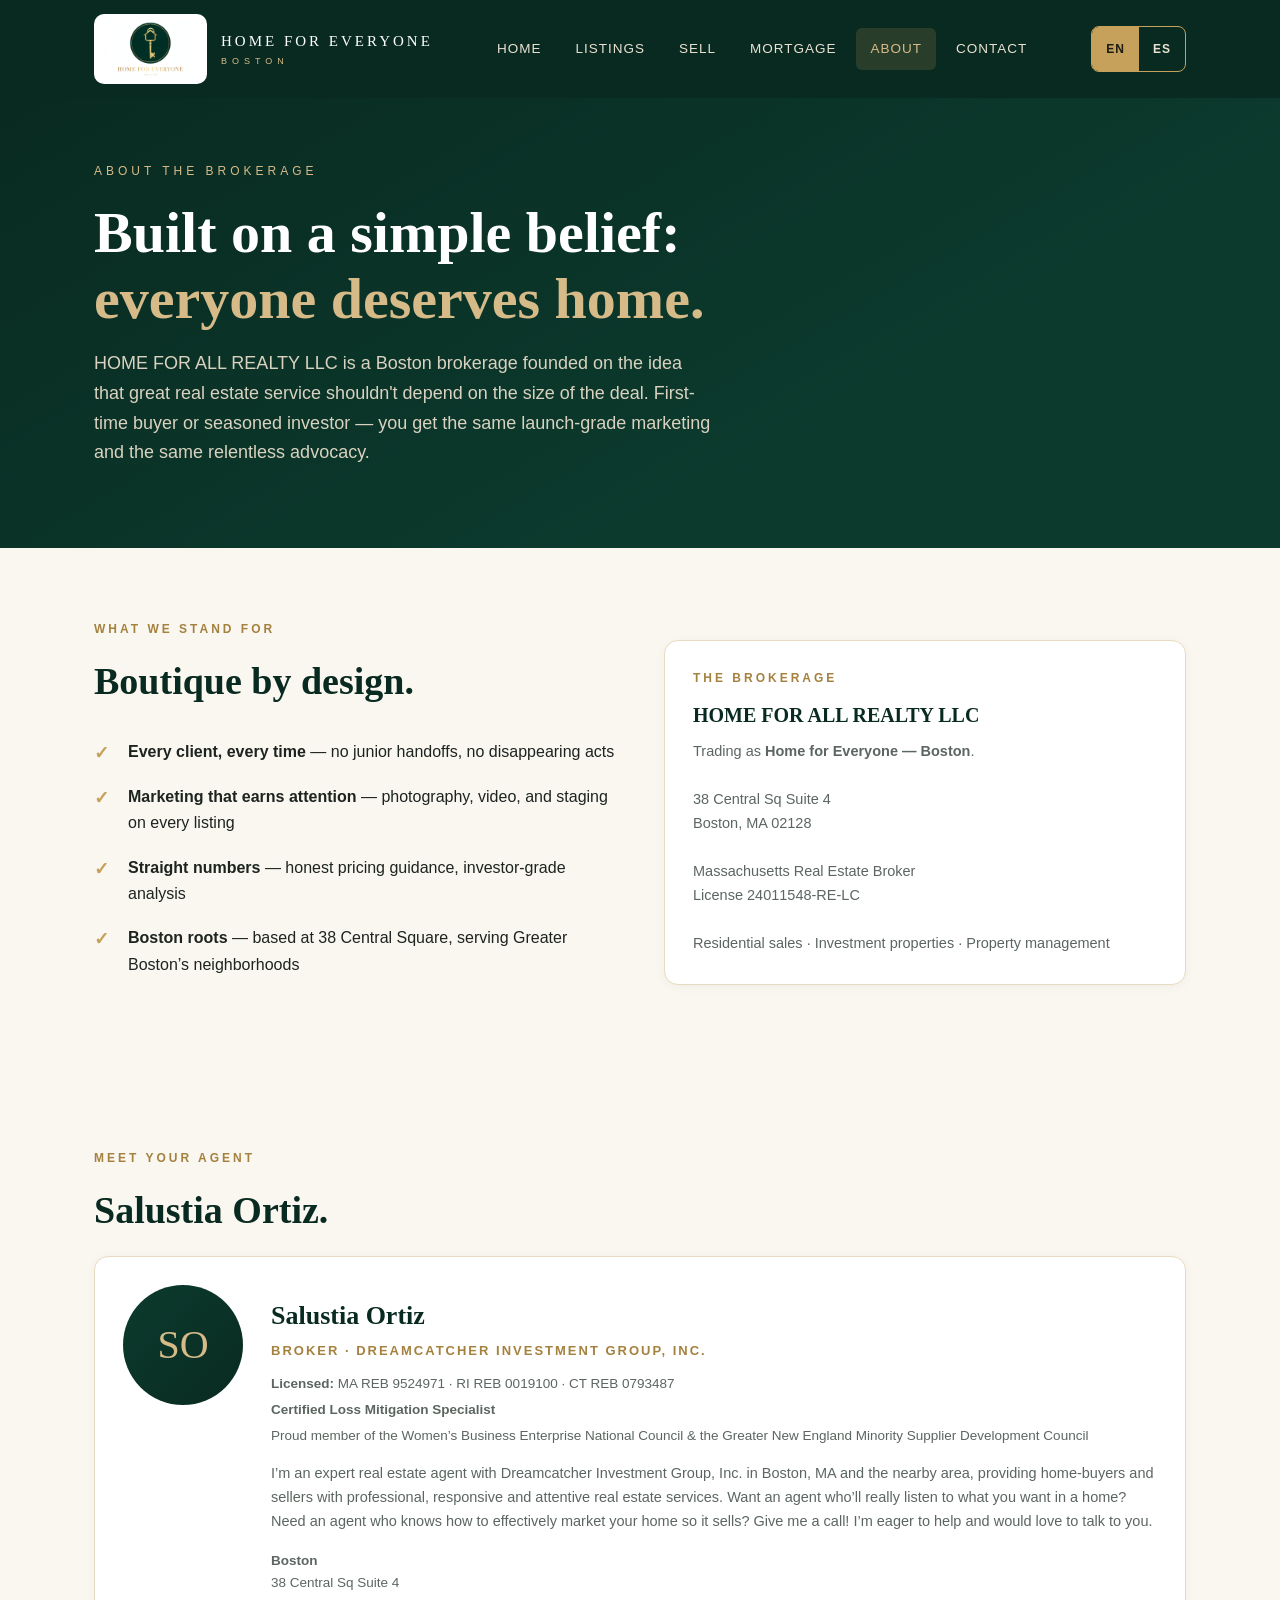
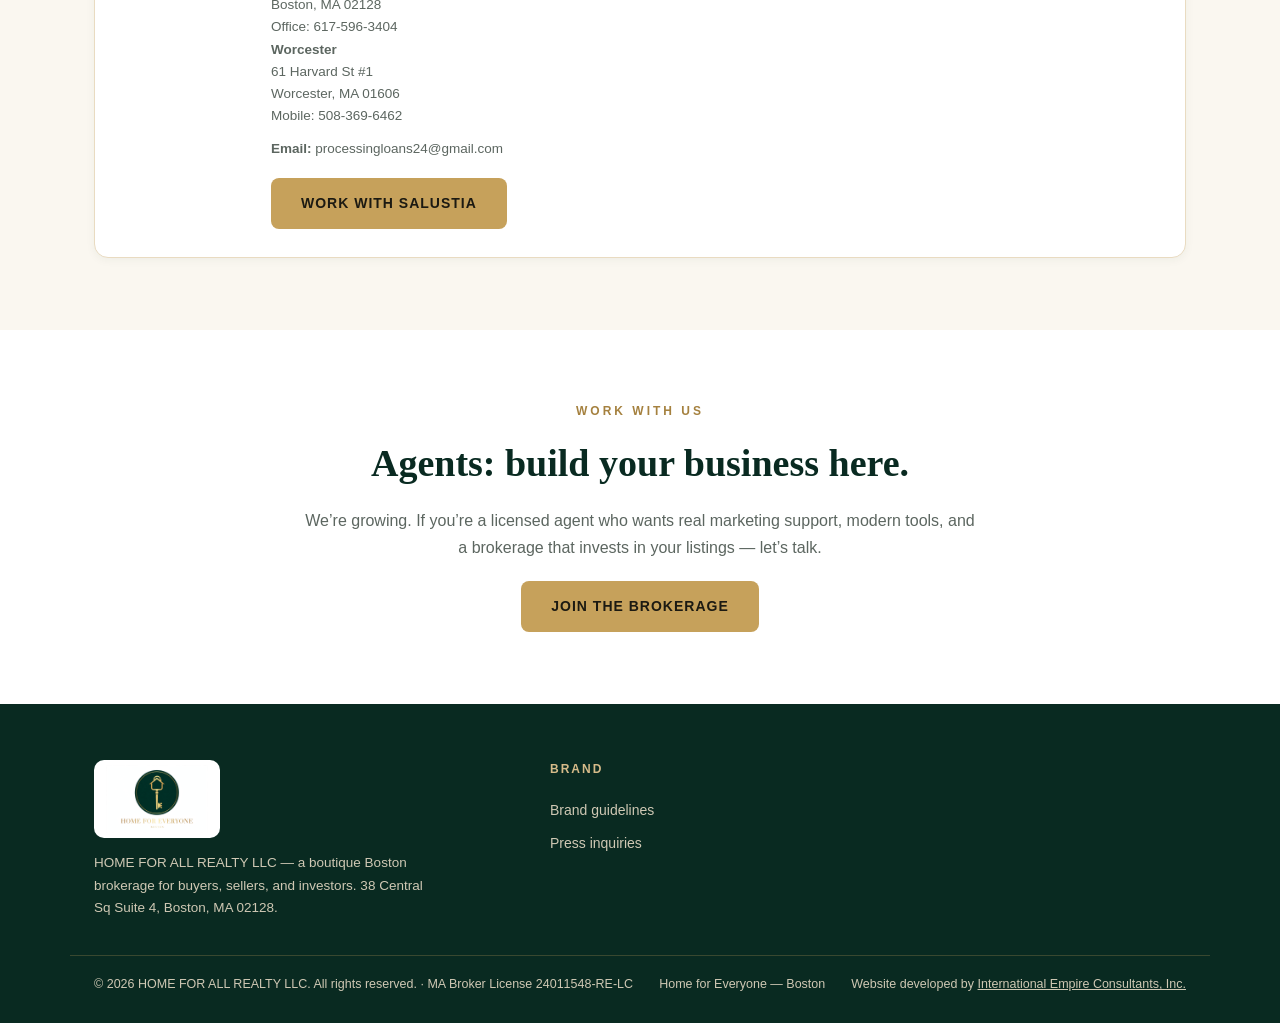
==== commit ab2f8583: "Add 'Website developed by IEC Inc.' footer credit (EN/ES) on all pages" ====
--- a/about.html
+++ b/about.html
@@ -103,7 +103,7 @@
     </div>
     <div><h4 data-i18n="foot_brand_h">Brand</h4><a href="brand.html" data-i18n="foot_brand_guide">Brand guidelines</a><a href="contact.html" data-i18n="foot_press">Press inquiries</a></div>
   </div>
-  <div class="foot-bottom"><span data-i18n="foot_rights">© 2026 HOME FOR ALL REALTY LLC. All rights reserved. · MA Broker License 24011548-RE-LC</span><span>Home for Everyone — Boston</span></div>
+  <div class="foot-bottom"><span data-i18n="foot_rights">© 2026 HOME FOR ALL REALTY LLC. All rights reserved. · MA Broker License 24011548-RE-LC</span><span>Home for Everyone — Boston</span><span data-i18n="foot_dev"></span></div>
 </footer>
 <script src="assets/admin-data.js"></script>
 <script src="assets/i18n.js"></script>
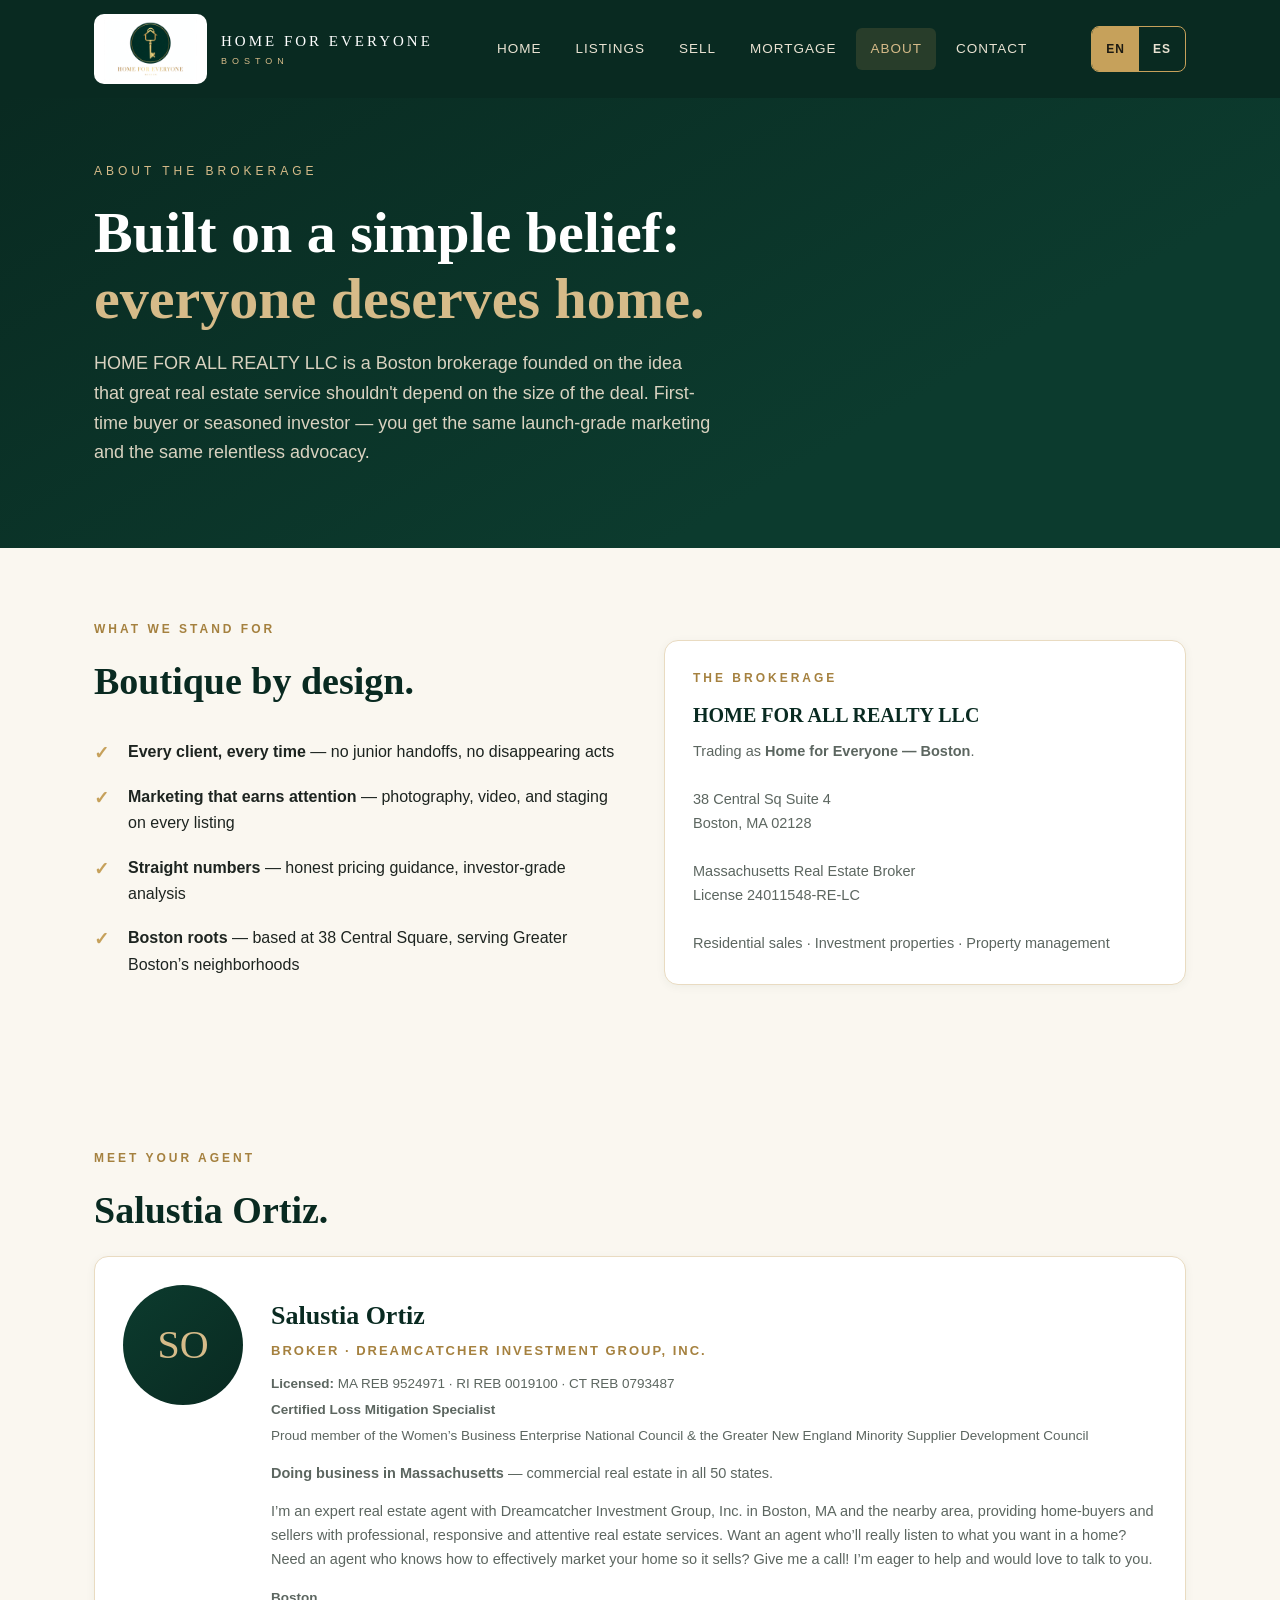
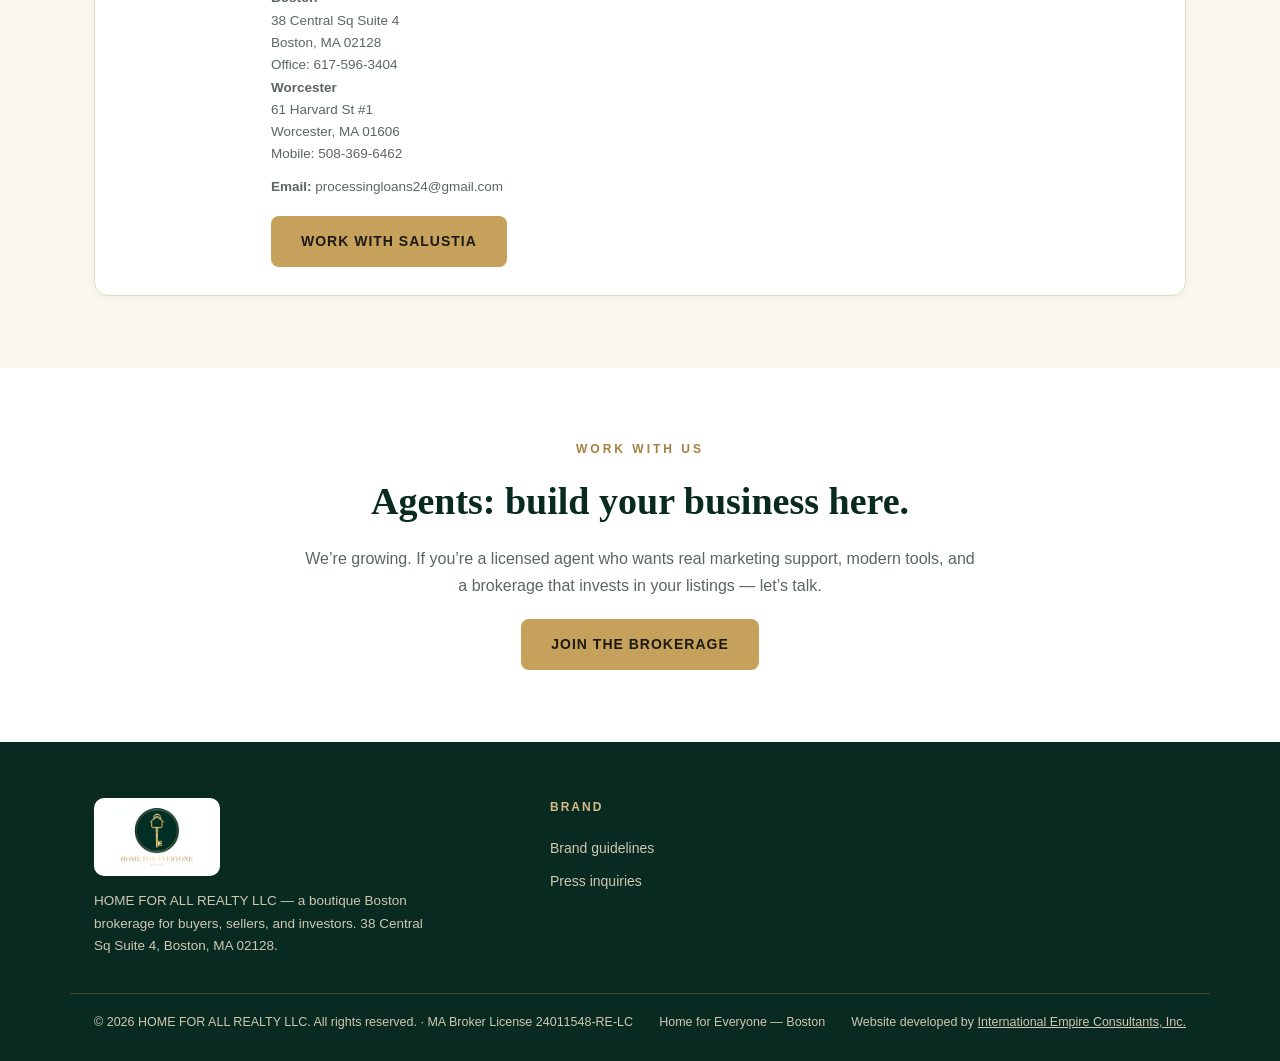
==== commit d845b65d: "Add coverage line to About: MA business, commercial RE in all 50 states (EN/ES)" ====
--- a/about.html
+++ b/about.html
@@ -70,6 +70,7 @@
         <p style="font-size:13.5px;color:var(--muted);margin-bottom:4px"><strong data-i18n="ab_licensed">Licensed:</strong> MA REB 9524971 · RI REB 0019100 · CT REB 0793487</p>
         <p style="font-size:13.5px;color:var(--muted);margin-bottom:4px"><strong data-i18n="ab_cert">Certified Loss Mitigation Specialist</strong></p>
         <p style="font-size:13.5px;color:var(--muted);margin-bottom:14px" data-i18n="ab_wbenc">Proud member of the Women&rsquo;s Business Enterprise National Council &amp; the Greater New England Minority Supplier Development Council</p>
+        <p style="font-size:14.5px;margin-bottom:14px" data-i18n="ab_coverage"><strong>Doing business in Massachusetts</strong> — commercial real estate in all 50 states.</p>
         <p style="color:var(--muted);font-size:14.5px" data-i18n="ab_bio">I&rsquo;m an expert real estate agent with Dreamcatcher Investment Group, Inc. in Boston, MA and the nearby area, providing home-buyers and sellers with professional, responsive and attentive real estate services. Want an agent who&rsquo;ll really listen to what you want in a home? Need an agent who knows how to effectively market your home so it sells? Give me a call! I&rsquo;m eager to help and would love to talk to you.</p>
         <div class="row" style="margin-top:16px">
           <div>
